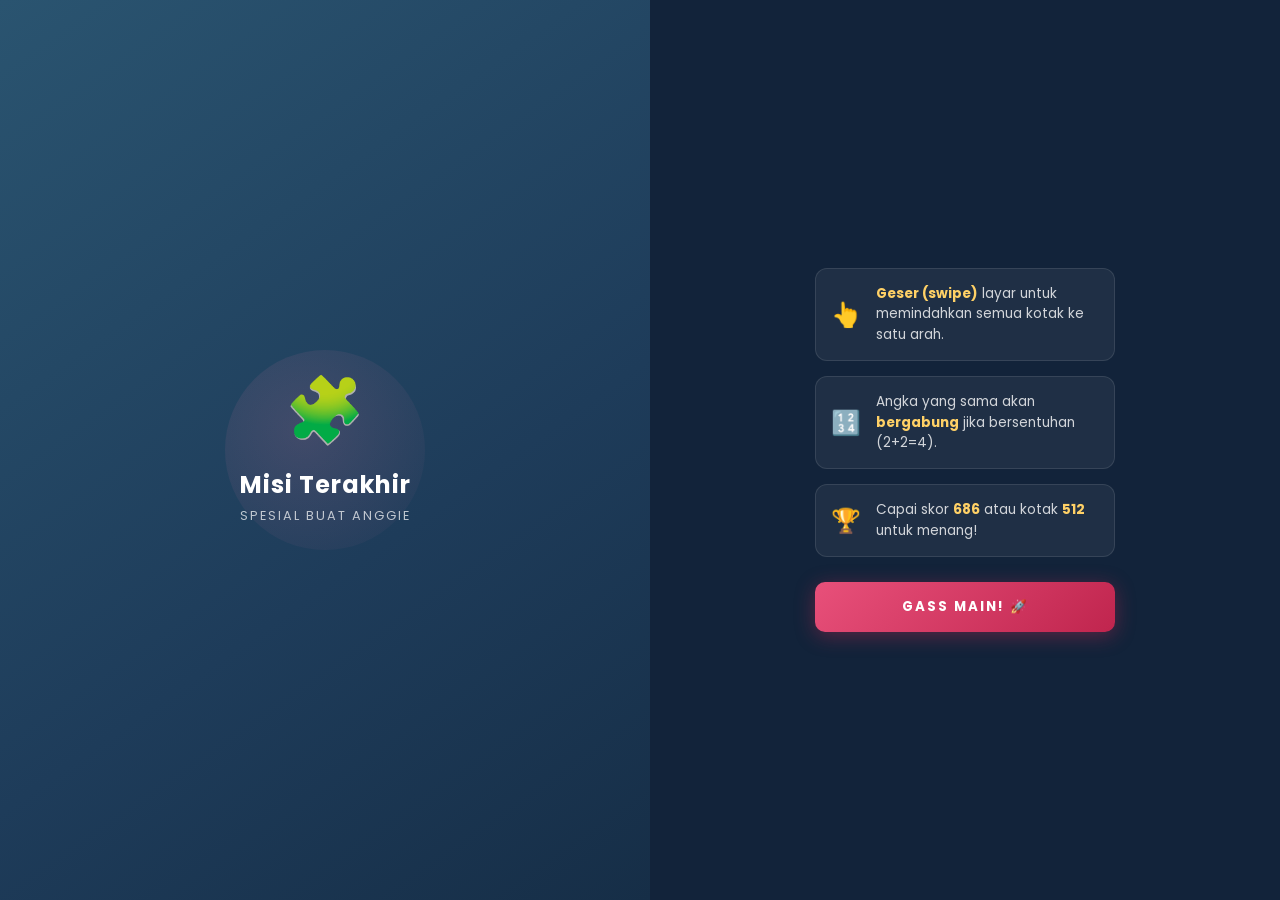
==== 200408.html @ 29dc1907 "Update 200408.html" ====
<!DOCTYPE html>
<html lang="id">
<head>
  <meta charset="utf-8">
  <title>Misi Buat Anggie 🎮</title>
  <meta name="apple-mobile-web-app-capable" content="yes">
  <meta name="viewport" content="width=device-width, initial-scale=1.0, maximum-scale=1.0, user-scalable=no, minimal-ui">
  <link href="https://fonts.googleapis.com/css2?family=Poppins:wght@300;400;600;700&display=swap" rel="stylesheet">
  <style>
    /* ===================== TEMA ESTETIK ANGGUN (DARK BLUE) ===================== */
    * { box-sizing: border-box; }
    body {
      margin: 0; padding: 0; 
      background: #1a2e45; /* Sesuai dengan tema halaman sandi.html */
      font-family: 'Poppins', sans-serif; font-size: 18px; color: #fff;
      overflow: hidden; touch-action: none;
    }
    
    /* Latar Belakang Bintang-Bintang */
    body::before {
      content: ''; position: absolute; top: 0; left: 0; right: 0; bottom: 0;
      background-image:
        radial-gradient(circle, rgba(255,255,255,0.15) 1px, transparent 1px),
        radial-gradient(circle, rgba(255,255,255,0.05) 1px, transparent 1px);
      background-size: 70px 70px, 35px 35px;
      background-position: 0 0, 17px 17px; pointer-events: none; z-index: -1;
    }

    .container {
      width: 100%; max-width: 500px; margin: 0 auto; padding: 15px; display: none;
    }
    
    .heading { display: flex; align-items: center; justify-content: space-between; margin-bottom: 20px; }
    .title { font-size: 2.2rem; font-weight: bold; margin: 0; color: #fff; text-shadow: 0 2px 10px rgba(0,0,0,0.5); }
    
    /* Area Skor & Reset */
    .controls-container { display: flex; flex-direction: column; gap: 8px; align-items: flex-end; }
    .scores-container { display: flex; gap: 10px; }
    .score-container {
      background: rgba(255,255,255,0.1); border: 1px solid rgba(255,255,255,0.2);
      padding: 6px 15px; border-radius: 8px; text-align: center; color: #fff; 
      min-width: 70px; font-weight: bold; backdrop-filter: blur(5px);
    }
    .score-container::before { content: "SCORE"; display: block; font-size: 0.65rem; opacity: 0.7; letter-spacing: 1px; }
    
    .btn-reset {
      background: linear-gradient(135deg, #e8507a, #c0254e); border: none; border-radius: 6px;
      color: white; padding: 8px 15px; font-family: 'Poppins', sans-serif; font-weight: 600;
      font-size: 0.8rem; cursor: pointer; text-transform: uppercase; letter-spacing: 1px;
      box-shadow: 0 4px 15px rgba(200, 40, 80, 0.4); transition: transform 0.1s;
    }
    .btn-reset:active { transform: scale(0.95); }

    /* GAME BOARD (GLASMORPHISM) */
    .game-container {
      position: relative; padding: 10px; cursor: default;
      background: rgba(255,255,255,0.08); border: 1px solid rgba(255,255,255,0.15);
      border-radius: 12px; width: 100%; aspect-ratio: 1/1; max-width: 450px; 
      margin: 0 auto; backdrop-filter: blur(10px); box-shadow: 0 10px 30px rgba(0,0,0,0.3);
    }
    .grid-container {
      display: grid; grid-template-columns: repeat(4, 1fr); grid-template-rows: repeat(4, 1fr);
      gap: 10px; width: 100%; height: 100%;
    }
    .grid-cell { background: rgba(0,0,0,0.2); border-radius: 8px; width: 100%; height: 100%; }

    /* TILE CONTAINER & TILES */
    .tile-container { position: absolute; top: 10px; left: 10px; right: 10px; bottom: 10px; z-index: 2; }
    .tile {
      position: absolute; display: flex; align-items: center; justify-content: center;
      border-radius: 8px; font-weight: bold; font-size: 2rem; color: #fff;
      transition: 150ms ease-in-out; transition-property: transform, top, left;
      width: calc(25% - 7.5px); height: calc(25% - 7.5px);
      box-shadow: 0 4px 10px rgba(0,0,0,0.2);
    }
    
    @media (max-width: 400px) { .tile { font-size: 1.5rem; } }

    /* WARNA KOTAK (Gradasi Pink & Biru biar matching) */
    .tile-2   { background: #2a5470; }
    .tile-4   { background: #1e3c5a; }
    .tile-8   { background: #e8507a; }
    .tile-16  { background: #c0254e; }
    .tile-32  { background: #ff6b8a; }
    .tile-64  { background: #ff4757; }
    .tile-128 { background: #9b59b6; font-size: 1.6rem; }
    .tile-256 { background: #8e44ad; font-size: 1.6rem; }
    .tile-512 { background: #ffd166; color: #1a2e45; font-size: 1.6rem; box-shadow: 0 0 20px rgba(255, 209, 102, 0.6); }

    /* Animations */
    .tile-new { animation: appear 0.2s ease-in-out; animation-fill-mode: backwards; }
    @keyframes appear { 0%{opacity:0;transform:scale(0)} 100%{opacity:1;transform:scale(1)} }
    .tile-merged { animation: pop 0.2s ease-in-out; animation-fill-mode: backwards; z-index: 20; }
    @keyframes pop { 0%{transform:scale(0)} 50%{transform:scale(1.2)} 100%{transform:scale(1)} }

    /* ===================== HOW-TO-PLAY OVERLAY ===================== */
    #howToPlayOverlay {
      position: fixed; top: 0; left: 0; right: 0; bottom: 0; z-index: 99999; display: flex;
    }
    .htp-left {
      flex: 1; background: linear-gradient(145deg, #2a5470 0%, #1e3c5a 60%, #162e47 100%);
      display: flex; flex-direction: column; align-items: center; justify-content: center; padding: 40px; text-align: center;
      position: relative;
    }
    .htp-deco {
      position: absolute; width: 200px; height: 200px; border-radius: 50%;
      background: radial-gradient(circle at 40% 40%, rgba(255, 130, 170, 0.15) 0%, transparent 100%);
      top: 50%; left: 50%; transform: translate(-50%, -50%); pointer-events: none;
    }
    .htp-logo { z-index: 1; color: white;}
    .htp-logo .logo-emoji { font-size: 4rem; margin-bottom: 10px; display: block; animation: floatEmoji 3s infinite;}
    @keyframes floatEmoji { 0%,100%{transform:translateY(0)} 50%{transform:translateY(-10px)} }
    .htp-logo h2 { font-size: 1.5rem; margin: 0; letter-spacing: 1px;}
    
    .htp-right {
      flex: 1; background: #12233a; display: flex; flex-direction: column; align-items: center; justify-content: center; padding: 30px;
    }
    .htp-step {
      background: rgba(255,255,255,0.06); border: 1px solid rgba(255,255,255,0.1); border-radius: 12px; padding: 15px; margin-bottom: 15px;
      display: flex; gap: 15px; align-items: center; color: #fff; width: 100%; max-width: 300px;
    }
    .step-icon { font-size: 1.5rem; }
    .step-text { font-size: 0.85rem; line-height: 1.5; color: rgba(255,255,255,0.8); }
    .step-text strong { color: #ffd166; }
    .btn-mulai {
      width: 100%; max-width: 300px; padding: 15px; background: linear-gradient(135deg, #e8507a, #c0254e);
      border: none; border-radius: 10px; color: #fff; font-weight: bold; cursor: pointer; text-transform: uppercase; margin-top: 10px;
      box-shadow: 0 4px 20px rgba(200, 40, 80, 0.4); transition: 0.2s; font-family: 'Poppins'; letter-spacing: 2px;
    }
    .btn-mulai:active { transform: scale(0.98); }
    
    @media (max-width: 600px) {
      #howToPlayOverlay { flex-direction: column; }
      .htp-left { flex: none; padding: 30px; min-height: 220px; }
      .htp-right { flex: 1; justify-content: flex-start; padding-top: 40px;}
    }

    /* OVERLAY KEMENANGAN & KEKALAHAN */
    .game-overlay {
      display: none; position: absolute; top: 0; left: 0; right: 0; bottom: 0;
      z-index: 100; flex-direction: column; align-items: center; justify-content: center;
      border-radius: 12px; color: white; text-align: center; backdrop-filter: blur(5px);
    }
    #winScreen { background: rgba(237, 194, 46, 0.85); }
    #loseScreen { background: rgba(232, 80, 122, 0.85); }
    .game-overlay h1 { font-size: 2.5rem; margin: 0 0 10px; text-shadow: 2px 2px 4px rgba(0,0,0,0.3); }
    .game-overlay p { font-size: 1.1rem; font-weight: bold; margin: 0 0 20px; }
    .game-overlay button {
      background: white; color: #1a2e45; border: none; padding: 10px 20px; border-radius: 8px;
      font-weight: bold; font-family: 'Poppins'; cursor: pointer;
    }
  </style>
</head>
<body>

  <div id="howToPlayOverlay">
    <div class="htp-left">
      <div class="htp-deco"></div>
      <div class="htp-logo">
        <span class="logo-emoji">🧩</span>
        <h2>Misi Terakhir</h2>
        <p style="opacity: 0.7; font-size: 0.8rem; margin-top:5px; text-transform:uppercase; letter-spacing: 2px;">Spesial Buat Anggie</p>
      </div>
    </div>
    <div class="htp-right">
      <div class="htp-step">
        <span class="step-icon">👆</span>
        <div class="step-text"><strong>Geser (swipe)</strong> layar untuk memindahkan semua kotak ke satu arah.</div>
      </div>
      <div class="htp-step">
        <span class="step-icon">🔢</span>
        <div class="step-text">Angka yang sama akan <strong>bergabung</strong> jika bersentuhan (2+2=4).</div>
      </div>
      <div class="htp-step">
        <span class="step-icon">🏆</span>
        <div class="step-text">Capai skor <strong>686</strong> atau kotak <strong>512</strong> untuk menang!</div>
      </div>
      <button class="btn-mulai" onclick="mulaiGame()">Gass Main! 🚀</button>
    </div>
  </div>

  <div class="container" id="gameContainer">
    <div class="heading">
      <div class="title">Misi Anggie</div>
      <div class="controls-container">
        <div class="scores-container">
          <div class="score-container" id="scoreValue">0</div>
        </div>
        <button class="btn-reset" onclick="resetGame()">Ulangi 🔄</button>
      </div>
    </div>

    <div class="game-container">
      <div class="grid-container">
        <div class="grid-cell"></div><div class="grid-cell"></div><div class="grid-cell"></div><div class="grid-cell"></div>
        <div class="grid-cell"></div><div class="grid-cell"></div><div class="grid-cell"></div><div class="grid-cell"></div>
        <div class="grid-cell"></div><div class="grid-cell"></div><div class="grid-cell"></div><div class="grid-cell"></div>
        <div class="grid-cell"></div><div class="grid-cell"></div><div class="grid-cell"></div><div class="grid-cell"></div>
      </div>
      <div class="tile-container" id="tileContainer"></div>
      
      <div id="winScreen" class="game-overlay">
        <h1>YEAY! 🎉</h1>
        <p>Target Selesai!<br>Membuka hadiahmu...</p>
      </div>

      <div id="loseScreen" class="game-overlay">
        <h1>Yahh Penuh 😢</h1>
        <p>Ayo coba lagi, Anggie pasti bisa!</p>
        <button onclick="resetGame()">Coba Lagi</button>
      </div>
    </div>
  </div>

  <script>
    // FULL ENGINE 2048 JAVASCRIPT (Anti Error)
    let board = [];
    let score = 0;
    let hasWon = false;
    let isGameOver = false;
    const size = 4;
    
    // TARGET MENANG SUPER GAMPANG (Sesuai request)
    const targetScore = 686;
    const targetTile = 512; 

    function mulaiGame() {
      document.getElementById('howToPlayOverlay').style.display = 'none';
      document.getElementById('gameContainer').style.display = 'block';
      initBoard();
    }

    function resetGame() {
      document.getElementById('winScreen').style.display = 'none';
      document.getElementById('loseScreen').style.display = 'none';
      initBoard();
    }

    function initBoard() {
      board = Array(size).fill().map(() => Array(size).fill(0));
      score = 0;
      hasWon = false;
      isGameOver = false;
      updateScore();
      addRandomTile();
      addRandomTile();
      renderBoard();
    }

    function addRandomTile() {
      let emptyCells = [];
      for (let r = 0; r < size; r++) {
        for (let c = 0; c < size; c++) {
          if (board[r][c] === 0) emptyCells.push({r, c});
        }
      }
      if (emptyCells.length > 0) {
        let randomCell = emptyCells[Math.floor(Math.random() * emptyCells.length)];
        board[randomCell.r][randomCell.c] = Math.random() < 0.9 ? 2 : 4;
        board[randomCell.r][randomCell.c] = { value: board[randomCell.r][randomCell.c], isNew: true };
      }
    }

    function renderBoard() {
      const container = document.getElementById('tileContainer');
      container.innerHTML = '';
      
      let maxTile = 0;

      for (let r = 0; r < size; r++) {
        for (let c = 0; c < size; c++) {
          let cell = board[r][c];
          if (cell !== 0) {
            let val = typeof cell === 'object' ? cell.value : cell;
            if (val > maxTile) maxTile = val;

            let tileDiv = document.createElement('div');
            
            let topPos = (r * 25) + "%";
            let leftPos = (c * 25) + "%";
            tileDiv.style.top = `calc(${topPos} + ${(r * 2.5)}px)`;
            tileDiv.style.left = `calc(${leftPos} + ${(c * 2.5)}px)`;
            
            let classes = ['tile', `tile-${val}`];
            if (typeof cell === 'object' && cell.isNew) classes.push('tile-new');
            if (typeof cell === 'object' && cell.isMerged) classes.push('tile-merged');
            
            tileDiv.className = classes.join(' ');
            tileDiv.textContent = val;
            container.appendChild(tileDiv);

            board[r][c] = val; 
          }
        }
      }

      // CEK KEMENANGAN (Skor nyentuh 686 atau dapet kotak 512)
      if ((score >= targetScore || maxTile >= targetTile) && !hasWon) {
        triggerWin();
      } else if (checkLose() && !hasWon) {
        triggerLose();
      }
    }

    function triggerWin() {
      hasWon = true;
      document.getElementById('winScreen').style.display = 'flex';
      setTimeout(() => {
        window.location.href = "sandi.html";
      }, 3000);
    }

    function triggerLose() {
      isGameOver = true;
      document.getElementById('loseScreen').style.display = 'flex';
    }

    function updateScore() {
      document.getElementById('scoreValue').textContent = score;
    }

    function checkLose() {
      for (let r = 0; r < size; r++) {
        for (let c = 0; c < size; c++) {
          if (board[r][c] === 0) return false;
          if (r < size - 1 && board[r][c] === board[r + 1][c]) return false;
          if (c < size - 1 && board[r][c] === board[r][c + 1]) return false;
        }
      }
      return true;
    }

    function move(direction) {
      if (hasWon || isGameOver) return;
      let moved = false;
      let tempBoard = rotateBoard(board, direction);
      
      for (let r = 0; r < size; r++) {
        let row = tempBoard[r];
        let newRow = row.filter(val => val !== 0); 
        
        for (let i = 0; i < newRow.length - 1; i++) {
          if (newRow[i] !== 0 && newRow[i] === newRow[i + 1]) {
            newRow[i] = { value: newRow[i] * 2, isMerged: true };
            score += newRow[i].value;
            newRow[i + 1] = 0;
            moved = true;
          }
        }
        
        newRow = newRow.filter(val => val !== 0);
        while (newRow.length < size) newRow.push(0);
        
        for (let c = 0; c < size; c++) {
          let oldVal = typeof row[c] === 'object' ? row[c].value : row[c];
          let newVal = typeof newRow[c] === 'object' ? newRow[c].value : newRow[c];
          if (oldVal !== newVal) moved = true;
        }
        tempBoard[r] = newRow;
      }

      board = rotateBoard(tempBoard, (4 - direction) % 4);

      if (moved) {
        updateScore();
        addRandomTile();
        renderBoard();
      }
    }

    function rotateBoard(matrix, times) {
      let result = matrix;
      for (let i = 0; i < times; i++) {
        let newMatrix = Array(size).fill().map(() => Array(size).fill(0));
        for (let r = 0; r < size; r++) {
          for (let c = 0; c < size; c++) {
            newMatrix[c][size - 1 - r] = result[r][c];
          }
        }
        result = newMatrix;
      }
      return result;
    }

    // KONTROL KEYBOARD
    document.addEventListener('keydown', (e) => {
      if (hasWon || isGameOver) return;
      switch (e.key) {
        case 'ArrowLeft':  move(0); break;
        case 'ArrowDown':  move(1); break;
        case 'ArrowRight': move(2); break;
        case 'ArrowUp':    move(3); break;
      }
    });

    // KONTROL SWIPE (TOUCH)
    let touchStartX = 0, touchStartY = 0;
    const gameArea = document.getElementById('gameContainer');

    gameArea.addEventListener('touchstart', (e) => {
      touchStartX = e.changedTouches[0].screenX;
      touchStartY = e.changedTouches[0].screenY;
    }, { passive: false });

    gameArea.addEventListener('touchmove', (e) => { e.preventDefault(); }, { passive: false });

    gameArea.addEventListener('touchend', (e) => {
      if (hasWon || isGameOver) return;
      let touchEndX = e.changedTouches[0].screenX;
      let touchEndY = e.changedTouches[0].screenY;
      let dx = touchEndX - touchStartX;
      let dy = touchEndY - touchStartY;
      
      if (Math.abs(dx) > Math.abs(dy)) {
        if (Math.abs(dx) > 30) dx > 0 ? move(2) : move(0); 
      } else {
        if (Math.abs(dy) > 30) dy > 0 ? move(1) : move(3); 
      }
    });
  </script>
</body>
</html>
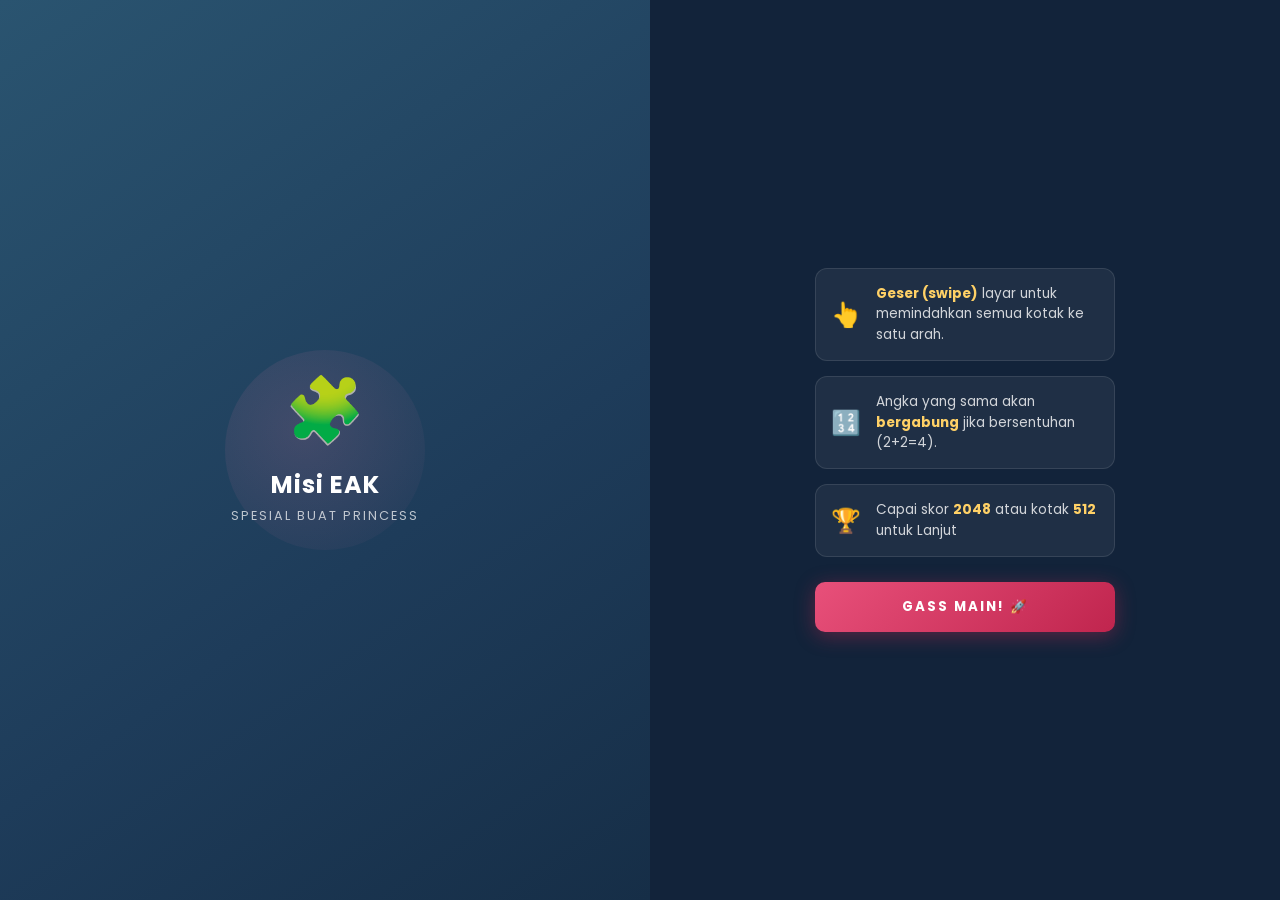
==== commit d3920050: "Update mission title and scoring instructions" ====
--- a/200408.html
+++ b/200408.html
@@ -158,8 +158,8 @@
       <div class="htp-deco"></div>
       <div class="htp-logo">
         <span class="logo-emoji">🧩</span>
-        <h2>Misi Terakhir</h2>
-        <p style="opacity: 0.7; font-size: 0.8rem; margin-top:5px; text-transform:uppercase; letter-spacing: 2px;">Spesial Buat Anggie</p>
+        <h2>Misi EAK</h2>
+        <p style="opacity: 0.7; font-size: 0.8rem; margin-top:5px; text-transform:uppercase; letter-spacing: 2px;">Spesial Buat Princess</p>
       </div>
     </div>
     <div class="htp-right">
@@ -173,7 +173,7 @@
       </div>
       <div class="htp-step">
         <span class="step-icon">🏆</span>
-        <div class="step-text">Capai skor <strong>686</strong> atau kotak <strong>512</strong> untuk menang!</div>
+        <div class="step-text">Capai skor <strong>2048</strong> atau kotak <strong>512</strong> untuk Lanjut</div>
       </div>
       <button class="btn-mulai" onclick="mulaiGame()">Gass Main! 🚀</button>
     </div>
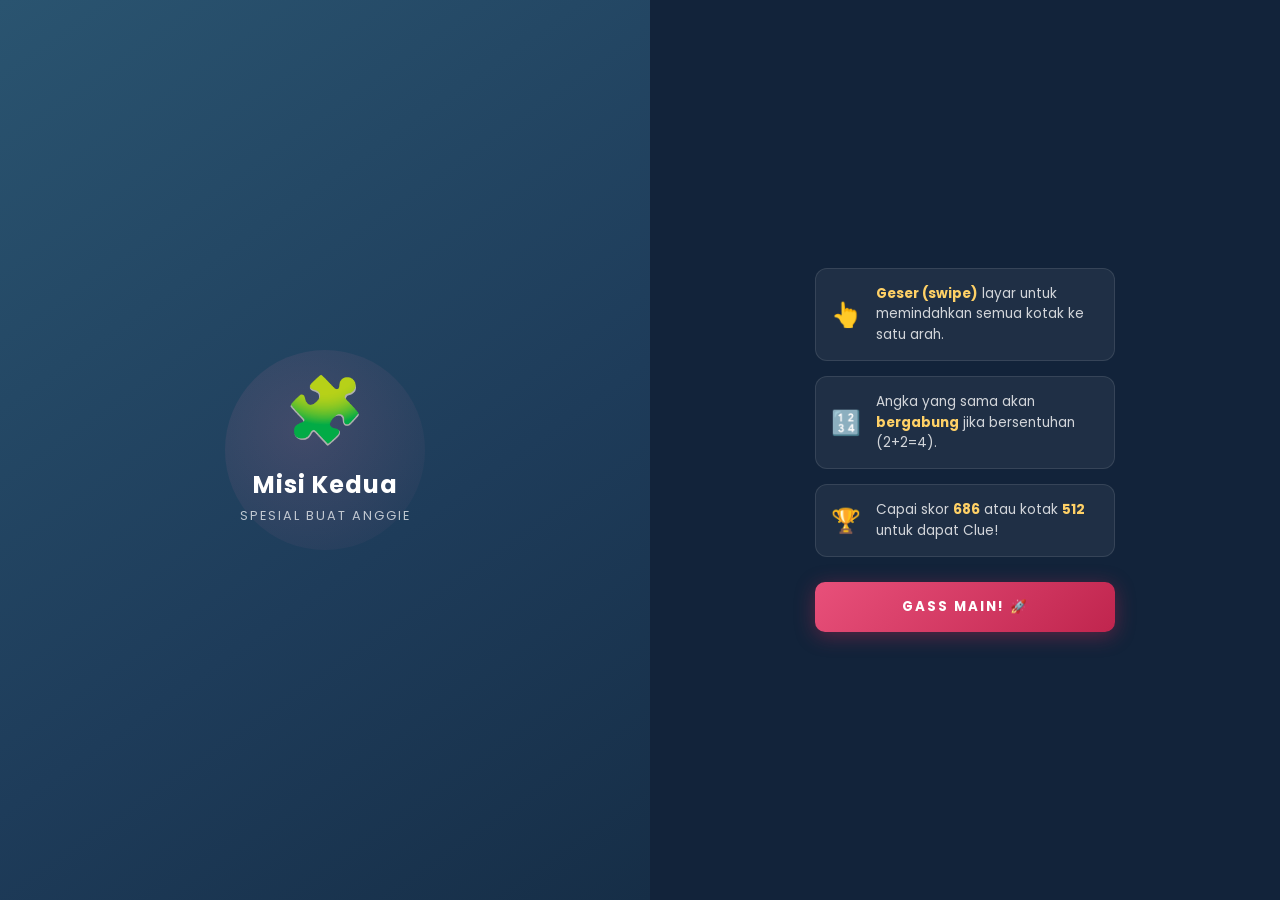
==== commit ab564edc: "Update 200408.html" ====
--- a/200408.html
+++ b/200408.html
@@ -11,7 +11,7 @@
     * { box-sizing: border-box; }
     body {
       margin: 0; padding: 0; 
-      background: #1a2e45; /* Sesuai dengan tema halaman sandi.html */
+      background: #1a2e45; 
       font-family: 'Poppins', sans-serif; font-size: 18px; color: #fff;
       overflow: hidden; touch-action: none;
     }
@@ -26,6 +26,17 @@
       background-position: 0 0, 17px 17px; pointer-events: none; z-index: -1;
     }
 
+    /* 3 DOTS MENU */
+    .top-menu { position: fixed; top: 20px; right: 25px; z-index: 10000; }
+    .dots-btn { background: rgba(255, 255, 255, 0.1); border: 1px solid rgba(255, 255, 255, 0.2); color: white; font-size: 1.5rem; width: 45px; height: 45px; border-radius: 50%; cursor: pointer; backdrop-filter: blur(5px); display: flex; align-items: center; justify-content: center; transition: 0.3s; box-shadow: 0 4px 10px rgba(0,0,0,0.2); }
+    .dots-btn:hover { background: rgba(255, 255, 255, 0.2); transform: scale(1.05); }
+    .dropdown-content { display: none; position: absolute; right: 0; top: 55px; background: #12233a; min-width: 180px; border-radius: 12px; box-shadow: 0 8px 24px rgba(0,0,0,0.6); border: 1px solid rgba(255,255,255,0.15); overflow: hidden; animation: fadeInDown 0.3s ease; }
+    @keyframes fadeInDown { from { opacity: 0; transform: translateY(-10px); } to { opacity: 1; transform: translateY(0); } }
+    .dropdown-content a { color: white; padding: 14px 16px; text-decoration: none; display: block; font-size: 0.85rem; transition: 0.2s; border-bottom: 1px solid rgba(255,255,255,0.05); font-family: 'Poppins', sans-serif;}
+    .dropdown-content a:last-child { border-bottom: none; }
+    .dropdown-content a:hover { background: rgba(255, 130, 170, 0.2); padding-left: 20px; }
+    .show { display: block; }
+
     .container {
       width: 100%; max-width: 500px; margin: 0 auto; padding: 15px; display: none;
     }
@@ -76,7 +87,7 @@
     
     @media (max-width: 400px) { .tile { font-size: 1.5rem; } }
 
-    /* WARNA KOTAK (Gradasi Pink & Biru biar matching) */
+    /* WARNA KOTAK */
     .tile-2   { background: #2a5470; }
     .tile-4   { background: #1e3c5a; }
     .tile-8   { background: #e8507a; }
@@ -141,25 +152,45 @@
       z-index: 100; flex-direction: column; align-items: center; justify-content: center;
       border-radius: 12px; color: white; text-align: center; backdrop-filter: blur(5px);
     }
-    #winScreen { background: rgba(237, 194, 46, 0.85); }
+    #winScreen { background: rgba(10, 30, 60, 0.95); }
     #loseScreen { background: rgba(232, 80, 122, 0.85); }
-    .game-overlay h1 { font-size: 2.5rem; margin: 0 0 10px; text-shadow: 2px 2px 4px rgba(0,0,0,0.3); }
-    .game-overlay p { font-size: 1.1rem; font-weight: bold; margin: 0 0 20px; }
+    .game-overlay h1 { font-size: 2.2rem; margin: 0 0 10px; text-shadow: 2px 2px 4px rgba(0,0,0,0.3); }
+    .game-overlay p { font-size: 1rem; font-weight: normal; margin: 0 0 20px; }
     .game-overlay button {
       background: white; color: #1a2e45; border: none; padding: 10px 20px; border-radius: 8px;
       font-weight: bold; font-family: 'Poppins'; cursor: pointer;
     }
+
+    /* CLUE BOX */
+    .clue-box { background: rgba(255,255,255,0.05); border: 2px dashed #ffd166; padding: 20px; border-radius: 15px; margin: 10px 0 20px; width: 100%; max-width: 300px; box-shadow: 0 0 20px rgba(255, 209, 102, 0.2); }
+    .clue-box h3 { color: #ffd166; font-family: 'Poppins', sans-serif; font-size: 1rem; margin-bottom: 8px; letter-spacing: 1px; }
+    .clue-box .password-clue { color: #fff; font-family: monospace; font-size: 1.8rem; font-weight: bold; letter-spacing: 3px; text-shadow: 0 2px 5px rgba(0,0,0,0.5); }
+    
+    /* TOMBOL LANJUT KE LOGIN */
+    .btn-lanjut { background: linear-gradient(135deg, #e8507a, #c0254e); border: none; border-radius: 10px; color: #fff; font-size: 1rem; font-weight: bold; padding: 14px 30px; cursor: pointer; text-decoration: none; font-family: 'Poppins', sans-serif; box-shadow: 0 4px 15px rgba(200, 40, 80, 0.4); display: inline-block; transition: 0.2s; }
+    .btn-lanjut:active { transform: scale(0.95); }
+
+    #custom-footer { position: fixed; bottom: 15px; left: 50%; transform: translateX(-50%); width: 100%; text-align: center; z-index: 9999; pointer-events: none; }
+    #custom-footer p { margin: 0; color: rgba(255, 255, 255, 0.4); font-size: 11px; font-family: 'Poppins', sans-serif; letter-spacing: 1px; text-shadow: 1px 1px 3px rgba(0, 0, 0, 0.5); }
   </style>
 </head>
 <body>
+
+  <div class="top-menu">
+     <button onclick="toggleMenu()" class="dots-btn">⋮</button>
+     <div id="myDropdown" class="dropdown-content">
+        <a href="flappy.html">🔙 Kembali ke Misi 1</a>
+        <a href="tutor.html">ℹ️ Halaman Tutor</a>
+     </div>
+  </div>
 
   <div id="howToPlayOverlay">
     <div class="htp-left">
       <div class="htp-deco"></div>
       <div class="htp-logo">
         <span class="logo-emoji">🧩</span>
-        <h2>Misi EAK</h2>
-        <p style="opacity: 0.7; font-size: 0.8rem; margin-top:5px; text-transform:uppercase; letter-spacing: 2px;">Spesial Buat Princess</p>
+        <h2>Misi Kedua</h2>
+        <p style="opacity: 0.7; font-size: 0.8rem; margin-top:5px; text-transform:uppercase; letter-spacing: 2px;">Spesial Buat Anggie</p>
       </div>
     </div>
     <div class="htp-right">
@@ -173,7 +204,7 @@
       </div>
       <div class="htp-step">
         <span class="step-icon">🏆</span>
-        <div class="step-text">Capai skor <strong>2048</strong> atau kotak <strong>512</strong> untuk Lanjut</div>
+        <div class="step-text">Capai skor <strong>686</strong> atau kotak <strong>512</strong> untuk dapat Clue!</div>
       </div>
       <button class="btn-mulai" onclick="mulaiGame()">Gass Main! 🚀</button>
     </div>
@@ -200,8 +231,17 @@
       <div class="tile-container" id="tileContainer"></div>
       
       <div id="winScreen" class="game-overlay">
-        <h1>YEAY! 🎉</h1>
-        <p>Target Selesai!<br>Membuka hadiahmu...</p>
+        <div style="font-size:4rem; margin-bottom:10px;">🎉</div>
+        <h1 style="font-family:'Poppins', sans-serif;">Misi 2 Selesai!</h1>
+        <p style="color:#b8d8ea; font-size: 0.9rem;">Hebat! Ini clue terakhir untuk login:</p>
+        
+        <div class="clue-box">
+            <h3>CLUE PASSWORD:</h3>
+            <div class="password-clue">200408</div>
+        </div>
+
+        <p style="color:rgba(255,255,255,0.6); font-size:0.75rem; margin-bottom:30px;">(Ingat atau Screenshot ya!)</p>
+        <a href="index.html" class="btn-lanjut">Login Sekarang ➡️</a>
       </div>
 
       <div id="loseScreen" class="game-overlay">
@@ -212,15 +252,35 @@
     </div>
   </div>
 
+  <div id="custom-footer">
+    <p>Dibuat dengan ❤️ oleh Orang Ganteng buat Anggie</p>
+  </div>
+
   <script>
-    // FULL ENGINE 2048 JAVASCRIPT (Anti Error)
+    // FUNGSI MENU TITIK 3
+    function toggleMenu() {
+       document.getElementById("myDropdown").classList.toggle("show");
+    }
+    window.onclick = function(event) {
+       if (!event.target.matches('.dots-btn') && !event.target.matches('.dots-btn *')) {
+          var dropdowns = document.getElementsByClassName("dropdown-content");
+          for (var i = 0; i < dropdowns.length; i++) {
+             var openDropdown = dropdowns[i];
+             if (openDropdown.classList.contains('show')) {
+                openDropdown.classList.remove('show');
+             }
+          }
+       }
+    }
+
+    // FULL ENGINE 2048 JAVASCRIPT
     let board = [];
     let score = 0;
     let hasWon = false;
     let isGameOver = false;
     const size = 4;
     
-    // TARGET MENANG SUPER GAMPANG (Sesuai request)
+    // TARGET MENANG 
     const targetScore = 686;
     const targetTile = 512; 
 
@@ -304,10 +364,8 @@
 
     function triggerWin() {
       hasWon = true;
+      // Munculin Overlay Clue, user klik tombol sendiri buat lanjut
       document.getElementById('winScreen').style.display = 'flex';
-      setTimeout(() => {
-        window.location.href = "sandi.html";
-      }, 3000);
     }
 
     function triggerLose() {
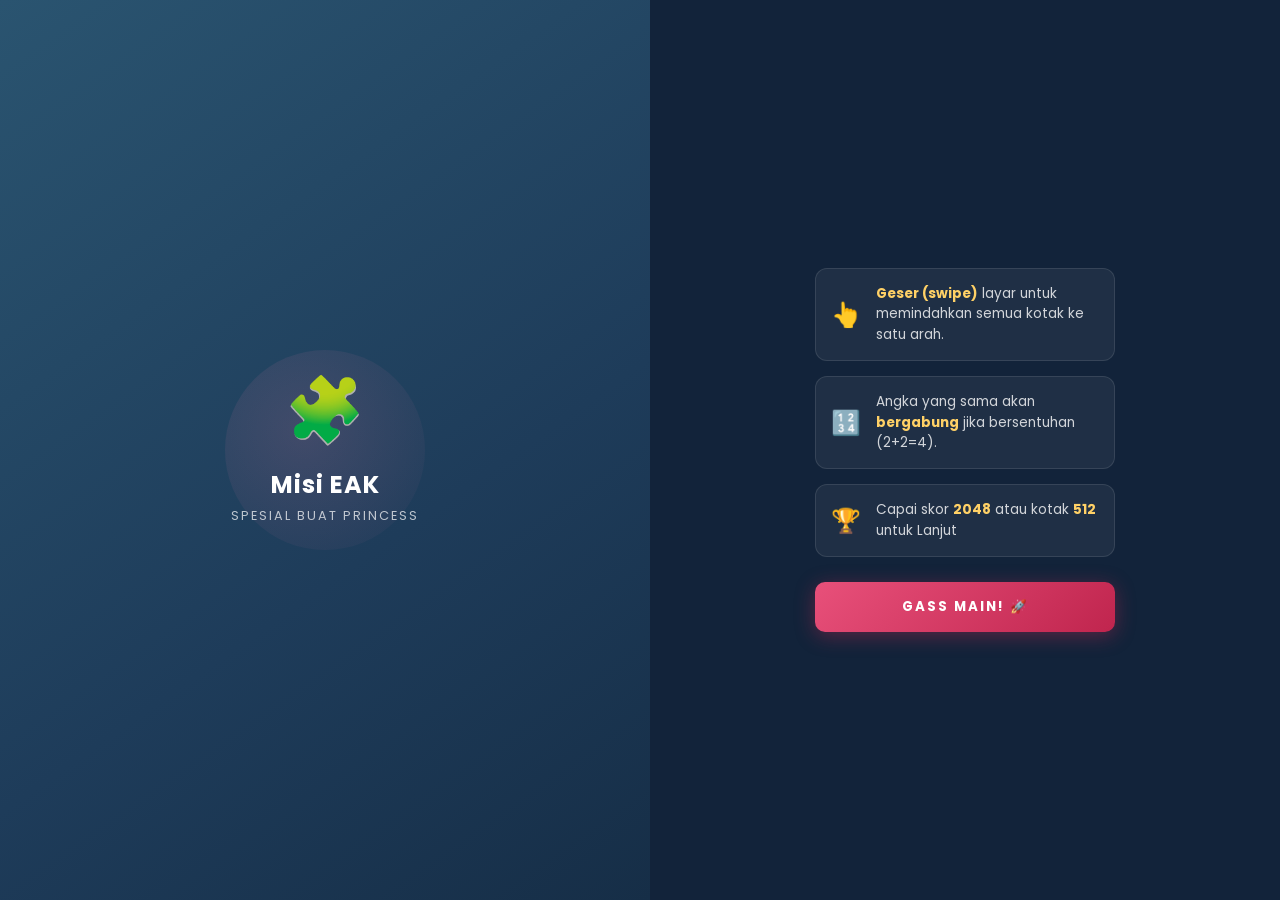
==== commit be189f20: "Update 200408.html" ====
--- a/200408.html
+++ b/200408.html
@@ -27,7 +27,7 @@
     }
 
     /* 3 DOTS MENU */
-    .top-menu { position: fixed; top: 20px; right: 25px; z-index: 10000; }
+    .top-menu { position: fixed; top: 15px; right: 20px; z-index: 10000; }
     .dots-btn { background: rgba(255, 255, 255, 0.1); border: 1px solid rgba(255, 255, 255, 0.2); color: white; font-size: 1.5rem; width: 45px; height: 45px; border-radius: 50%; cursor: pointer; backdrop-filter: blur(5px); display: flex; align-items: center; justify-content: center; transition: 0.3s; box-shadow: 0 4px 10px rgba(0,0,0,0.2); }
     .dots-btn:hover { background: rgba(255, 255, 255, 0.2); transform: scale(1.05); }
     .dropdown-content { display: none; position: absolute; right: 0; top: 55px; background: #12233a; min-width: 180px; border-radius: 12px; box-shadow: 0 8px 24px rgba(0,0,0,0.6); border: 1px solid rgba(255,255,255,0.15); overflow: hidden; animation: fadeInDown 0.3s ease; }
@@ -37,8 +37,9 @@
     .dropdown-content a:hover { background: rgba(255, 130, 170, 0.2); padding-left: 20px; }
     .show { display: block; }
 
+    /* TAMBAHAN PADDING TOP BIAR GAK NABRAK MENU */
     .container {
-      width: 100%; max-width: 500px; margin: 0 auto; padding: 15px; display: none;
+      width: 100%; max-width: 500px; margin: 0 auto; padding: 70px 15px 15px; display: none;
     }
     
     .heading { display: flex; align-items: center; justify-content: space-between; margin-bottom: 20px; }
@@ -154,8 +155,8 @@
     }
     #winScreen { background: rgba(10, 30, 60, 0.95); }
     #loseScreen { background: rgba(232, 80, 122, 0.85); }
-    .game-overlay h1 { font-size: 2.2rem; margin: 0 0 10px; text-shadow: 2px 2px 4px rgba(0,0,0,0.3); }
-    .game-overlay p { font-size: 1rem; font-weight: normal; margin: 0 0 20px; }
+    .game-overlay h1 { font-size: 2.5rem; margin: 0 0 10px; text-shadow: 2px 2px 4px rgba(0,0,0,0.3); }
+    .game-overlay p { font-size: 1.1rem; font-weight: bold; margin: 0 0 20px; }
     .game-overlay button {
       background: white; color: #1a2e45; border: none; padding: 10px 20px; border-radius: 8px;
       font-weight: bold; font-family: 'Poppins'; cursor: pointer;
@@ -189,8 +190,8 @@
       <div class="htp-deco"></div>
       <div class="htp-logo">
         <span class="logo-emoji">🧩</span>
-        <h2>Misi Kedua</h2>
-        <p style="opacity: 0.7; font-size: 0.8rem; margin-top:5px; text-transform:uppercase; letter-spacing: 2px;">Spesial Buat Anggie</p>
+        <h2>Misi EAK</h2>
+        <p style="opacity: 0.7; font-size: 0.8rem; margin-top:5px; text-transform:uppercase; letter-spacing: 2px;">Spesial Buat Princess</p>
       </div>
     </div>
     <div class="htp-right">
@@ -204,7 +205,7 @@
       </div>
       <div class="htp-step">
         <span class="step-icon">🏆</span>
-        <div class="step-text">Capai skor <strong>686</strong> atau kotak <strong>512</strong> untuk dapat Clue!</div>
+        <div class="step-text">Capai skor <strong>2048</strong> atau kotak <strong>512</strong> untuk Lanjut</div>
       </div>
       <button class="btn-mulai" onclick="mulaiGame()">Gass Main! 🚀</button>
     </div>
@@ -364,7 +365,6 @@
 
     function triggerWin() {
       hasWon = true;
-      // Munculin Overlay Clue, user klik tombol sendiri buat lanjut
       document.getElementById('winScreen').style.display = 'flex';
     }
 
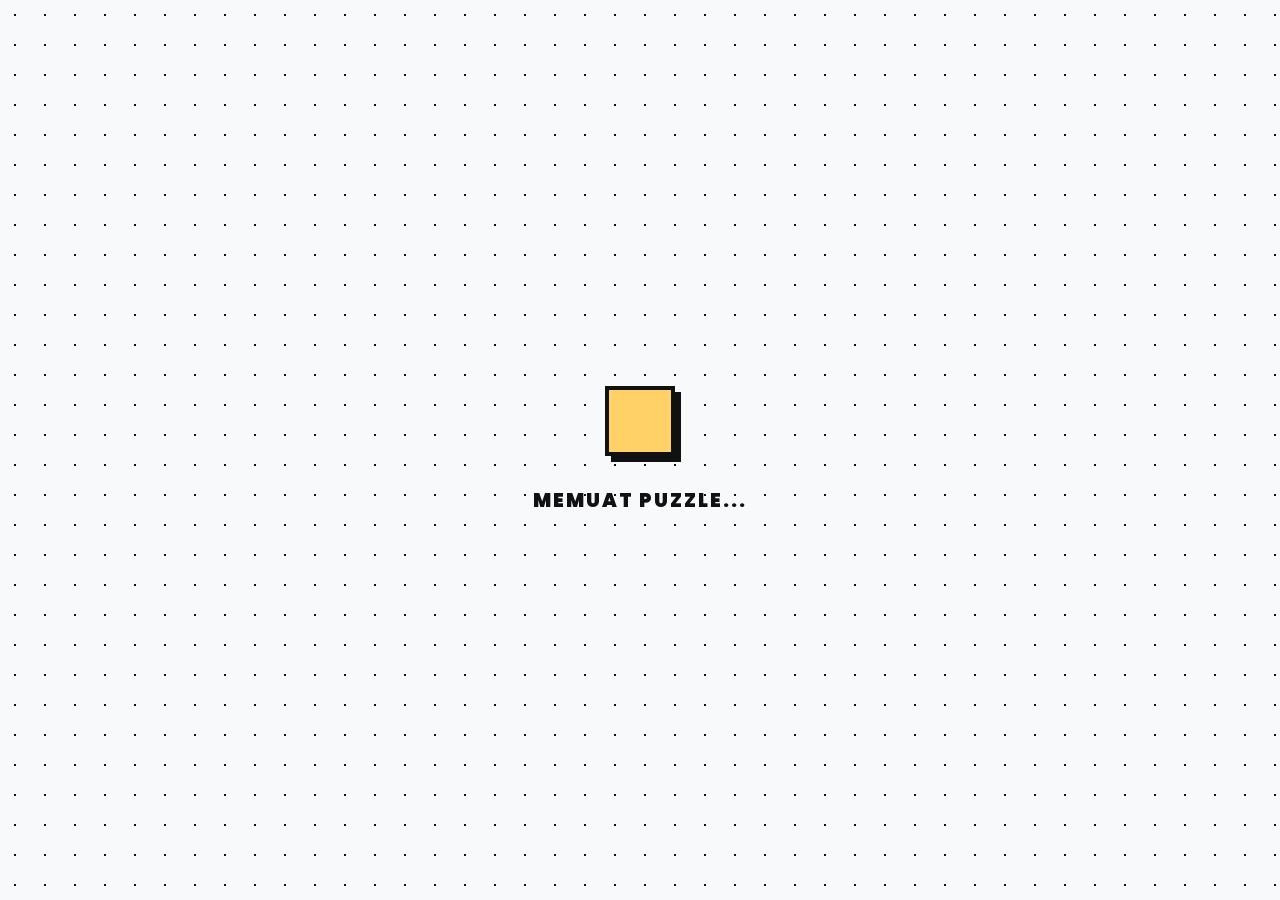
==== commit 5bd12ffc: "Update 200408.html" ====
--- a/200408.html
+++ b/200408.html
@@ -2,286 +2,470 @@
 <html lang="id">
 <head>
   <meta charset="utf-8">
-  <title>Misi Buat Anggie 🎮</title>
+  <title>Misi Buat Princess 🎮</title>
   <meta name="apple-mobile-web-app-capable" content="yes">
   <meta name="viewport" content="width=device-width, initial-scale=1.0, maximum-scale=1.0, user-scalable=no, minimal-ui">
-  <link href="https://fonts.googleapis.com/css2?family=Poppins:wght@300;400;600;700&display=swap" rel="stylesheet">
+  
+  <link rel="preconnect" href="https://fonts.googleapis.com">
+  <link rel="preconnect" href="https://fonts.gstatic.com" crossorigin>
+  <link href="https://fonts.googleapis.com/css2?family=Poppins:wght@400;600;800;900&display=swap" rel="stylesheet">
+  
   <style>
-    /* ===================== TEMA ESTETIK ANGGUN (DARK BLUE) ===================== */
-    * { box-sizing: border-box; }
+    /* ==========================================================================
+       1. RESET & CSS VARIABLES (NEO-BRUTALISM SETTINGS)
+       ========================================================================== */
+    :root {
+        --bg-color: #f8f9fa;       
+        --border-color: #111111;   
+        --accent-pink: #ff6b8a;    
+        --accent-blue: #4facfe;    
+        --accent-green: #ccff00;   
+        --accent-yellow: #ffd166;  
+        --border-thick: 4px;       
+    }
+
+    * { box-sizing: border-box; margin: 0; padding: 0; font-family: 'Poppins', sans-serif; -webkit-tap-highlight-color: transparent; }
+    
     body {
-      margin: 0; padding: 0; 
-      background: #1a2e45; 
-      font-family: 'Poppins', sans-serif; font-size: 18px; color: #fff;
+      background-color: var(--bg-color);
+      color: var(--border-color);
       overflow: hidden; touch-action: none;
-    }
-    
-    /* Latar Belakang Bintang-Bintang */
-    body::before {
-      content: ''; position: absolute; top: 0; left: 0; right: 0; bottom: 0;
-      background-image:
-        radial-gradient(circle, rgba(255,255,255,0.15) 1px, transparent 1px),
-        radial-gradient(circle, rgba(255,255,255,0.05) 1px, transparent 1px);
-      background-size: 70px 70px, 35px 35px;
-      background-position: 0 0, 17px 17px; pointer-events: none; z-index: -1;
-    }
-
-    /* 3 DOTS MENU */
+      height: 100vh; height: 100dvh;
+    }
+
+    /* Background Pattern Solid */
+    .bg-pattern {
+        position: fixed; top: 0; left: 0; width: 100%; height: 100%; z-index: -2;
+        background-color: var(--bg-color);
+        background-image: radial-gradient(var(--border-color) 1.5px, transparent 1.5px);
+        background-size: 30px 30px; opacity: 0.8;
+    }
+
+    /* Kanvas Partikel Interaktif */
+    #bg-canvas {
+        position: fixed; top: 0; left: 0; width: 100%; height: 100%;
+        z-index: -1; pointer-events: none;
+    }
+
+    /* ==========================================================================
+       2. SPLASH SCREEN (LAYAR LOADING AWAL)
+       ========================================================================== */
+    #splash-screen {
+        position: fixed; top: 0; left: 0; width: 100%; height: 100vh; height: 100dvh;
+        background: var(--bg-color); z-index: 99999;
+        display: flex; flex-direction: column; justify-content: center; align-items: center;
+        transition: opacity 0.6s ease-out, transform 0.6s ease-out;
+        background-image: radial-gradient(var(--border-color) 1.5px, transparent 1.5px);
+        background-size: 30px 30px;
+    }
+    #splash-screen.hidden { opacity: 0; transform: scale(1.1); pointer-events: none; }
+
+    .loader-box {
+        width: 70px; height: 70px; border: var(--border-thick) solid var(--border-color);
+        background: var(--accent-yellow); animation: spinBrutal 2s infinite cubic-bezier(0.68, -0.55, 0.265, 1.55);
+        box-shadow: 6px 6px 0px var(--border-color); margin-bottom: 30px;
+    }
+    @keyframes spinBrutal {
+        0% { transform: rotate(0deg) scale(1); background: var(--accent-yellow); }
+        50% { transform: rotate(180deg) scale(1.2); background: var(--accent-pink); }
+        100% { transform: rotate(360deg) scale(1); background: var(--accent-blue); }
+    }
+    .splash-text { font-size: 1.2rem; font-weight: 900; text-transform: uppercase; letter-spacing: 2px; color: var(--border-color); animation: pulseText 1.5s infinite alternate; }
+    @keyframes pulseText { from { opacity: 0.5; transform: translateY(0); } to { opacity: 1; transform: translateY(-5px); } }
+
+    /* ==========================================================================
+       3. TOP MENU (3 DOTS)
+       ========================================================================== */
     .top-menu { position: fixed; top: 15px; right: 20px; z-index: 10000; }
-    .dots-btn { background: rgba(255, 255, 255, 0.1); border: 1px solid rgba(255, 255, 255, 0.2); color: white; font-size: 1.5rem; width: 45px; height: 45px; border-radius: 50%; cursor: pointer; backdrop-filter: blur(5px); display: flex; align-items: center; justify-content: center; transition: 0.3s; box-shadow: 0 4px 10px rgba(0,0,0,0.2); }
-    .dots-btn:hover { background: rgba(255, 255, 255, 0.2); transform: scale(1.05); }
-    .dropdown-content { display: none; position: absolute; right: 0; top: 55px; background: #12233a; min-width: 180px; border-radius: 12px; box-shadow: 0 8px 24px rgba(0,0,0,0.6); border: 1px solid rgba(255,255,255,0.15); overflow: hidden; animation: fadeInDown 0.3s ease; }
+    .dots-btn { 
+        background: #fff; border: 3px solid var(--border-color); color: var(--border-color); 
+        font-size: 1.5rem; font-weight: 900; width: 50px; height: 50px; border-radius: 12px; 
+        cursor: pointer; display: flex; align-items: center; justify-content: center; 
+        transition: 0.2s; box-shadow: 4px 4px 0px var(--border-color); 
+    }
+    .dots-btn:active { transform: translate(4px, 4px); box-shadow: 0px 0px 0px var(--border-color); }
+    
+    .dropdown-content { 
+        display: none; position: absolute; right: 0; top: 60px; background: #fff; 
+        min-width: 200px; border-radius: 12px; box-shadow: 8px 8px 0px var(--border-color); 
+        border: 3px solid var(--border-color); overflow: hidden; animation: fadeInDown 0.3s ease; 
+    }
     @keyframes fadeInDown { from { opacity: 0; transform: translateY(-10px); } to { opacity: 1; transform: translateY(0); } }
-    .dropdown-content a { color: white; padding: 14px 16px; text-decoration: none; display: block; font-size: 0.85rem; transition: 0.2s; border-bottom: 1px solid rgba(255,255,255,0.05); font-family: 'Poppins', sans-serif;}
+    .dropdown-content a { 
+        color: var(--border-color); padding: 15px 20px; text-decoration: none; 
+        display: block; font-size: 0.9rem; font-weight: 800; transition: 0.2s; 
+        border-bottom: 2px solid var(--border-color); text-transform: uppercase;
+    }
     .dropdown-content a:last-child { border-bottom: none; }
-    .dropdown-content a:hover { background: rgba(255, 130, 170, 0.2); padding-left: 20px; }
+    .dropdown-content a:hover { background: var(--accent-green); padding-left: 25px; }
     .show { display: block; }
 
-    /* TAMBAHAN PADDING TOP BIAR GAK NABRAK MENU */
-    .container {
-      width: 100%; max-width: 500px; margin: 0 auto; padding: 70px 15px 15px; display: none;
-    }
-    
-    .heading { display: flex; align-items: center; justify-content: space-between; margin-bottom: 20px; }
-    .title { font-size: 2.2rem; font-weight: bold; margin: 0; color: #fff; text-shadow: 0 2px 10px rgba(0,0,0,0.5); }
-    
-    /* Area Skor & Reset */
-    .controls-container { display: flex; flex-direction: column; gap: 8px; align-items: flex-end; }
-    .scores-container { display: flex; gap: 10px; }
+    /* ==========================================================================
+       4. HOW TO PLAY OVERLAY (CARA MAIN)
+       ========================================================================== */
+    #howToPlayOverlay {
+      position: fixed; top: 0; left: 0; right: 0; bottom: 0; z-index: 9999; display: flex;
+      background: rgba(255,255,255,0.8); backdrop-filter: blur(10px);
+      justify-content: center; align-items: center; padding: 20px;
+    }
+    .htp-card {
+        background: #fff; border: var(--border-thick) solid var(--border-color);
+        border-radius: 16px; box-shadow: 12px 12px 0px var(--border-color);
+        width: 100%; max-width: 400px; padding: 30px 20px; text-align: center;
+        animation: popIn 0.5s cubic-bezier(0.175, 0.885, 0.32, 1.275);
+    }
+    @keyframes popIn { from { transform: scale(0.5); opacity: 0; } to { transform: scale(1); opacity: 1; } }
+    
+    .htp-logo { font-size: 4rem; margin-bottom: 10px; animation: bounce 2s infinite; }
+    @keyframes bounce { 0%, 100% { transform: translateY(0); } 50% { transform: translateY(-15px); } }
+    
+    .htp-card h2 { font-size: 2rem; font-weight: 900; text-transform: uppercase; line-height: 1.1; margin-bottom: 5px; }
+    .htp-card p.subtitle { font-weight: 700; color: var(--accent-pink); text-transform: uppercase; letter-spacing: 2px; margin-bottom: 25px; font-size: 0.85rem; }
+    
+    .htp-step {
+      background: var(--bg-color); border: 2px solid var(--border-color); border-radius: 10px; 
+      padding: 12px; margin-bottom: 10px; display: flex; gap: 15px; align-items: center; 
+      text-align: left; box-shadow: 3px 3px 0px var(--border-color);
+    }
+    .step-icon { font-size: 1.5rem; }
+    .step-text { font-size: 0.85rem; font-weight: 600; color: #333; }
+    .step-text strong { color: var(--border-color); font-weight: 900; }
+    
+    .btn-mulai {
+      width: 100%; padding: 18px; background: var(--accent-blue);
+      border: 3px solid var(--border-color); border-radius: 12px; color: #fff; font-weight: 900; 
+      cursor: pointer; text-transform: uppercase; margin-top: 15px; font-size: 1.1rem;
+      box-shadow: 6px 6px 0px var(--border-color); transition: 0.2s;
+    }
+    .btn-mulai:active { transform: translate(4px, 4px); box-shadow: 0px 0px 0px var(--border-color); }
+
+    /* ==========================================================================
+       5. GAME CONTAINER (BRUTALISM STYLE)
+       ========================================================================== */
+    .container { width: 100%; max-width: 480px; margin: 0 auto; padding: 80px 20px 20px; display: none; }
+    
+    .heading { display: flex; align-items: center; justify-content: space-between; margin-bottom: 30px; }
+    .title { font-size: 2rem; font-weight: 900; color: var(--border-color); text-transform: uppercase; line-height: 1; }
+    
+    .controls-container { display: flex; flex-direction: column; gap: 10px; align-items: flex-end; }
     .score-container {
-      background: rgba(255,255,255,0.1); border: 1px solid rgba(255,255,255,0.2);
-      padding: 6px 15px; border-radius: 8px; text-align: center; color: #fff; 
-      min-width: 70px; font-weight: bold; backdrop-filter: blur(5px);
-    }
-    .score-container::before { content: "SCORE"; display: block; font-size: 0.65rem; opacity: 0.7; letter-spacing: 1px; }
+      background: #fff; border: 3px solid var(--border-color); padding: 8px 20px; 
+      border-radius: 12px; text-align: center; color: var(--border-color); 
+      min-width: 90px; font-weight: 900; font-size: 1.2rem; box-shadow: 4px 4px 0px var(--border-color);
+    }
+    .score-container::before { content: "SCORE"; display: block; font-size: 0.7rem; color: #777; letter-spacing: 1px; margin-bottom: -3px; }
     
     .btn-reset {
-      background: linear-gradient(135deg, #e8507a, #c0254e); border: none; border-radius: 6px;
-      color: white; padding: 8px 15px; font-family: 'Poppins', sans-serif; font-weight: 600;
-      font-size: 0.8rem; cursor: pointer; text-transform: uppercase; letter-spacing: 1px;
-      box-shadow: 0 4px 15px rgba(200, 40, 80, 0.4); transition: transform 0.1s;
-    }
-    .btn-reset:active { transform: scale(0.95); }
-
-    /* GAME BOARD (GLASMORPHISM) */
-    .game-container {
-      position: relative; padding: 10px; cursor: default;
-      background: rgba(255,255,255,0.08); border: 1px solid rgba(255,255,255,0.15);
-      border-radius: 12px; width: 100%; aspect-ratio: 1/1; max-width: 450px; 
-      margin: 0 auto; backdrop-filter: blur(10px); box-shadow: 0 10px 30px rgba(0,0,0,0.3);
+      background: var(--accent-yellow); border: 3px solid var(--border-color); border-radius: 8px;
+      color: var(--border-color); padding: 8px 15px; font-weight: 900; font-size: 0.85rem; 
+      cursor: pointer; text-transform: uppercase; box-shadow: 3px 3px 0px var(--border-color); transition: 0.15s;
+    }
+    .btn-reset:active { transform: translate(3px, 3px); box-shadow: 0px 0px 0px var(--border-color); }
+
+    /* Papan Permainan Utama */
+    .game-board-wrapper {
+      position: relative; padding: 12px; background: #fff; border: var(--border-thick) solid var(--border-color);
+      border-radius: 16px; width: 100%; aspect-ratio: 1/1; max-width: 450px; 
+      margin: 0 auto; box-shadow: 10px 10px 0px var(--border-color);
     }
     .grid-container {
       display: grid; grid-template-columns: repeat(4, 1fr); grid-template-rows: repeat(4, 1fr);
-      gap: 10px; width: 100%; height: 100%;
-    }
-    .grid-cell { background: rgba(0,0,0,0.2); border-radius: 8px; width: 100%; height: 100%; }
-
-    /* TILE CONTAINER & TILES */
-    .tile-container { position: absolute; top: 10px; left: 10px; right: 10px; bottom: 10px; z-index: 2; }
+      gap: 12px; width: 100%; height: 100%;
+    }
+    .grid-cell { background: #e0e0e0; border-radius: 8px; width: 100%; height: 100%; border: 2px solid #ccc; inset: shadow; }
+
+    /* Tiles Angka */
+    .tile-container { position: absolute; top: 12px; left: 12px; right: 12px; bottom: 12px; z-index: 2; }
     .tile {
       position: absolute; display: flex; align-items: center; justify-content: center;
-      border-radius: 8px; font-weight: bold; font-size: 2rem; color: #fff;
+      border-radius: 8px; font-weight: 900; font-size: 2.2rem; color: var(--border-color);
       transition: 150ms ease-in-out; transition-property: transform, top, left;
-      width: calc(25% - 7.5px); height: calc(25% - 7.5px);
-      box-shadow: 0 4px 10px rgba(0,0,0,0.2);
-    }
-    
-    @media (max-width: 400px) { .tile { font-size: 1.5rem; } }
-
-    /* WARNA KOTAK */
-    .tile-2   { background: #2a5470; }
-    .tile-4   { background: #1e3c5a; }
-    .tile-8   { background: #e8507a; }
-    .tile-16  { background: #c0254e; }
-    .tile-32  { background: #ff6b8a; }
-    .tile-64  { background: #ff4757; }
-    .tile-128 { background: #9b59b6; font-size: 1.6rem; }
-    .tile-256 { background: #8e44ad; font-size: 1.6rem; }
-    .tile-512 { background: #ffd166; color: #1a2e45; font-size: 1.6rem; box-shadow: 0 0 20px rgba(255, 209, 102, 0.6); }
-
-    /* Animations */
-    .tile-new { animation: appear 0.2s ease-in-out; animation-fill-mode: backwards; }
+      width: calc(25% - 9px); height: calc(25% - 9px);
+      border: 3px solid var(--border-color); box-shadow: 4px 4px 0px var(--border-color);
+    }
+    @media (max-width: 400px) { .tile { font-size: 1.8rem; box-shadow: 3px 3px 0px var(--border-color); border: 2px solid var(--border-color);} }
+
+    /* Warna Brutalism untuk setiap angka */
+    .tile-2   { background: #ffffff; }
+    .tile-4   { background: var(--accent-pink); }
+    .tile-8   { background: var(--accent-blue); }
+    .tile-16  { background: var(--accent-green); }
+    .tile-32  { background: var(--accent-yellow); }
+    .tile-64  { background: #ff9f43; color: #fff; }
+    .tile-128 { background: #9b59b6; color: #fff; font-size: 1.8rem; }
+    .tile-256 { background: #111111; color: #fff; font-size: 1.8rem; }
+    .tile-512 { background: var(--accent-green); font-size: 1.8rem; box-shadow: 0 0 15px var(--accent-green), 4px 4px 0px var(--border-color); animation: pulse 1s infinite; }
+
+    .tile-new { animation: appear 0.2s ease-in-out backwards; }
     @keyframes appear { 0%{opacity:0;transform:scale(0)} 100%{opacity:1;transform:scale(1)} }
-    .tile-merged { animation: pop 0.2s ease-in-out; animation-fill-mode: backwards; z-index: 20; }
+    .tile-merged { animation: pop 0.2s ease-in-out backwards; z-index: 20; }
     @keyframes pop { 0%{transform:scale(0)} 50%{transform:scale(1.2)} 100%{transform:scale(1)} }
 
-    /* ===================== HOW-TO-PLAY OVERLAY ===================== */
-    #howToPlayOverlay {
-      position: fixed; top: 0; left: 0; right: 0; bottom: 0; z-index: 99999; display: flex;
-    }
-    .htp-left {
-      flex: 1; background: linear-gradient(145deg, #2a5470 0%, #1e3c5a 60%, #162e47 100%);
-      display: flex; flex-direction: column; align-items: center; justify-content: center; padding: 40px; text-align: center;
-      position: relative;
-    }
-    .htp-deco {
-      position: absolute; width: 200px; height: 200px; border-radius: 50%;
-      background: radial-gradient(circle at 40% 40%, rgba(255, 130, 170, 0.15) 0%, transparent 100%);
-      top: 50%; left: 50%; transform: translate(-50%, -50%); pointer-events: none;
-    }
-    .htp-logo { z-index: 1; color: white;}
-    .htp-logo .logo-emoji { font-size: 4rem; margin-bottom: 10px; display: block; animation: floatEmoji 3s infinite;}
-    @keyframes floatEmoji { 0%,100%{transform:translateY(0)} 50%{transform:translateY(-10px)} }
-    .htp-logo h2 { font-size: 1.5rem; margin: 0; letter-spacing: 1px;}
-    
-    .htp-right {
-      flex: 1; background: #12233a; display: flex; flex-direction: column; align-items: center; justify-content: center; padding: 30px;
-    }
-    .htp-step {
-      background: rgba(255,255,255,0.06); border: 1px solid rgba(255,255,255,0.1); border-radius: 12px; padding: 15px; margin-bottom: 15px;
-      display: flex; gap: 15px; align-items: center; color: #fff; width: 100%; max-width: 300px;
-    }
-    .step-icon { font-size: 1.5rem; }
-    .step-text { font-size: 0.85rem; line-height: 1.5; color: rgba(255,255,255,0.8); }
-    .step-text strong { color: #ffd166; }
-    .btn-mulai {
-      width: 100%; max-width: 300px; padding: 15px; background: linear-gradient(135deg, #e8507a, #c0254e);
-      border: none; border-radius: 10px; color: #fff; font-weight: bold; cursor: pointer; text-transform: uppercase; margin-top: 10px;
-      box-shadow: 0 4px 20px rgba(200, 40, 80, 0.4); transition: 0.2s; font-family: 'Poppins'; letter-spacing: 2px;
-    }
-    .btn-mulai:active { transform: scale(0.98); }
-    
-    @media (max-width: 600px) {
-      #howToPlayOverlay { flex-direction: column; }
-      .htp-left { flex: none; padding: 30px; min-height: 220px; }
-      .htp-right { flex: 1; justify-content: flex-start; padding-top: 40px;}
-    }
-
-    /* OVERLAY KEMENANGAN & KEKALAHAN */
+    /* ==========================================================================
+       6. OVERLAY WIN / LOSE (BRUTALISM)
+       ========================================================================== */
     .game-overlay {
-      display: none; position: absolute; top: 0; left: 0; right: 0; bottom: 0;
+      display: none; position: absolute; top: -12px; left: -12px; right: -12px; bottom: -12px;
       z-index: 100; flex-direction: column; align-items: center; justify-content: center;
-      border-radius: 12px; color: white; text-align: center; backdrop-filter: blur(5px);
-    }
-    #winScreen { background: rgba(10, 30, 60, 0.95); }
-    #loseScreen { background: rgba(232, 80, 122, 0.85); }
-    .game-overlay h1 { font-size: 2.5rem; margin: 0 0 10px; text-shadow: 2px 2px 4px rgba(0,0,0,0.3); }
-    .game-overlay p { font-size: 1.1rem; font-weight: bold; margin: 0 0 20px; }
-    .game-overlay button {
-      background: white; color: #1a2e45; border: none; padding: 10px 20px; border-radius: 8px;
-      font-weight: bold; font-family: 'Poppins'; cursor: pointer;
-    }
-
-    /* CLUE BOX */
-    .clue-box { background: rgba(255,255,255,0.05); border: 2px dashed #ffd166; padding: 20px; border-radius: 15px; margin: 10px 0 20px; width: 100%; max-width: 300px; box-shadow: 0 0 20px rgba(255, 209, 102, 0.2); }
-    .clue-box h3 { color: #ffd166; font-family: 'Poppins', sans-serif; font-size: 1rem; margin-bottom: 8px; letter-spacing: 1px; }
-    .clue-box .password-clue { color: #fff; font-family: monospace; font-size: 1.8rem; font-weight: bold; letter-spacing: 3px; text-shadow: 0 2px 5px rgba(0,0,0,0.5); }
-    
-    /* TOMBOL LANJUT KE LOGIN */
-    .btn-lanjut { background: linear-gradient(135deg, #e8507a, #c0254e); border: none; border-radius: 10px; color: #fff; font-size: 1rem; font-weight: bold; padding: 14px 30px; cursor: pointer; text-decoration: none; font-family: 'Poppins', sans-serif; box-shadow: 0 4px 15px rgba(200, 40, 80, 0.4); display: inline-block; transition: 0.2s; }
-    .btn-lanjut:active { transform: scale(0.95); }
-
+      border-radius: 16px; color: var(--border-color); text-align: center; 
+      backdrop-filter: blur(8px); padding: 20px;
+    }
+    
+    #winScreen { background: rgba(255, 255, 255, 0.9); border: var(--border-thick) solid var(--accent-green); }
+    #loseScreen { background: rgba(255, 255, 255, 0.9); border: var(--border-thick) solid var(--accent-pink); }
+    
+    .game-overlay h1 { font-size: 2.2rem; font-weight: 900; text-transform: uppercase; margin-bottom: 5px; }
+    .game-overlay p.desc { font-size: 0.9rem; font-weight: 700; color: #555; margin-bottom: 20px; }
+    
+    /* Box Clue Spesial dengan Typo Tanda Seru */
+    .clue-box { 
+        background: #fff; border: 4px dashed var(--accent-pink); padding: 15px; 
+        border-radius: 12px; margin: 10px 0 20px; width: 100%; box-shadow: 6px 6px 0px var(--accent-yellow); 
+        transform: rotate(-2deg);
+    }
+    .clue-box h3 { color: var(--border-color); font-size: 0.9rem; font-weight: 900; text-transform: uppercase; margin-bottom: 5px; }
+    .clue-box .password-clue { color: var(--accent-blue); font-size: 2.2rem; font-weight: 900; letter-spacing: 2px; text-shadow: 2px 2px 0px var(--border-color); }
+    
+    .btn-lanjut { 
+        background: var(--accent-pink); border: 3px solid var(--border-color); border-radius: 10px; 
+        color: #fff; font-size: 1.1rem; font-weight: 900; padding: 15px 25px; cursor: pointer; 
+        text-decoration: none; box-shadow: 5px 5px 0px var(--border-color); transition: 0.2s; text-transform: uppercase; 
+    }
+    .btn-lanjut:active { transform: translate(4px, 4px); box-shadow: 0px 0px 0px var(--border-color); }
+
+    /* Footer */
     #custom-footer { position: fixed; bottom: 15px; left: 50%; transform: translateX(-50%); width: 100%; text-align: center; z-index: 9999; pointer-events: none; }
-    #custom-footer p { margin: 0; color: rgba(255, 255, 255, 0.4); font-size: 11px; font-family: 'Poppins', sans-serif; letter-spacing: 1px; text-shadow: 1px 1px 3px rgba(0, 0, 0, 0.5); }
+    #custom-footer p { margin: 0; color: #777; font-size: 0.75rem; font-weight: 800; text-transform: uppercase; }
+
+    /* Ripple Effect */
+    .ripple { position: absolute; border-radius: 50%; transform: scale(0); animation: ripple-animation 0.6s linear; background-color: rgba(255,255,255,0.4); pointer-events: none; }
+    @keyframes ripple-animation { to { transform: scale(4); opacity: 0; } }
+
   </style>
 </head>
 <body>
 
+  <div class="bg-pattern"></div>
+  <canvas id="bg-canvas"></canvas>
+
+  <div id="splash-screen">
+      <div class="loader-box"></div>
+      <div class="splash-text">Memuat Puzzle...</div>
+  </div>
+
   <div class="top-menu">
-     <button onclick="toggleMenu()" class="dots-btn">⋮</button>
+     <button onclick="toggleMenu()" class="dots-btn ripple-btn">⋮</button>
      <div id="myDropdown" class="dropdown-content">
-        <a href="flappy.html">🔙 Kembali ke Misi 1</a>
-        <a href="tutor.html">ℹ️ Halaman Tutor</a>
+        <a href="flapy.html">🔙 Kembali ke Misi 1</a>
+        <a href="tutor.html">ℹ️ Halaman Aturan</a>
      </div>
   </div>
 
   <div id="howToPlayOverlay">
-    <div class="htp-left">
-      <div class="htp-deco"></div>
-      <div class="htp-logo">
-        <span class="logo-emoji">🧩</span>
+    <div class="htp-card">
+        <div class="htp-logo">🧩</div>
         <h2>Misi EAK</h2>
-        <p style="opacity: 0.7; font-size: 0.8rem; margin-top:5px; text-transform:uppercase; letter-spacing: 2px;">Spesial Buat Princess</p>
+        <p class="subtitle">Spesial Buat Princess</p>
+        
+        <div class="htp-step">
+            <span class="step-icon">👆</span>
+            <div class="step-text"><strong>Geser (swipe)</strong> layar untuk memindahkan kotak.</div>
+        </div>
+        <div class="htp-step">
+            <span class="step-icon">🔢</span>
+            <div class="step-text">Angka sama akan <strong>bergabung</strong> (2+2=4).</div>
+        </div>
+        <div class="htp-step">
+            <span class="step-icon">🏆</span>
+            <div class="step-text">Capai kotak <strong>512</strong> untuk dapat password!</div>
+        </div>
+        
+        <button class="btn-mulai ripple-btn" onclick="mulaiGame()">Gass Main! 🚀</button>
+    </div>
+  </div>
+
+  <div class="container" id="gameContainer">
+    <div class="heading">
+      <div class="title">MISI 2</div>
+      <div class="controls-container">
+        <div class="score-container" id="scoreValue">0</div>
+        <button class="btn-reset ripple-btn" onclick="resetGame()">Ulangi 🔄</button>
       </div>
     </div>
-    <div class="htp-right">
-      <div class="htp-step">
-        <span class="step-icon">👆</span>
-        <div class="step-text"><strong>Geser (swipe)</strong> layar untuk memindahkan semua kotak ke satu arah.</div>
-      </div>
-      <div class="htp-step">
-        <span class="step-icon">🔢</span>
-        <div class="step-text">Angka yang sama akan <strong>bergabung</strong> jika bersentuhan (2+2=4).</div>
-      </div>
-      <div class="htp-step">
-        <span class="step-icon">🏆</span>
-        <div class="step-text">Capai skor <strong>2048</strong> atau kotak <strong>512</strong> untuk Lanjut</div>
-      </div>
-      <button class="btn-mulai" onclick="mulaiGame()">Gass Main! 🚀</button>
-    </div>
-  </div>
-
-  <div class="container" id="gameContainer">
-    <div class="heading">
-      <div class="title">Misi Anggie</div>
-      <div class="controls-container">
-        <div class="scores-container">
-          <div class="score-container" id="scoreValue">0</div>
-        </div>
-        <button class="btn-reset" onclick="resetGame()">Ulangi 🔄</button>
-      </div>
-    </div>
-
-    <div class="game-container">
+
+    <div class="game-board-wrapper">
       <div class="grid-container">
         <div class="grid-cell"></div><div class="grid-cell"></div><div class="grid-cell"></div><div class="grid-cell"></div>
         <div class="grid-cell"></div><div class="grid-cell"></div><div class="grid-cell"></div><div class="grid-cell"></div>
         <div class="grid-cell"></div><div class="grid-cell"></div><div class="grid-cell"></div><div class="grid-cell"></div>
         <div class="grid-cell"></div><div class="grid-cell"></div><div class="grid-cell"></div><div class="grid-cell"></div>
       </div>
+      
       <div class="tile-container" id="tileContainer"></div>
       
       <div id="winScreen" class="game-overlay">
-        <div style="font-size:4rem; margin-bottom:10px;">🎉</div>
-        <h1 style="font-family:'Poppins', sans-serif;">Misi 2 Selesai!</h1>
-        <p style="color:#b8d8ea; font-size: 0.9rem;">Hebat! Ini clue terakhir untuk login:</p>
+        <div style="font-size:4rem; margin-bottom:5px; animation: bounce 1s infinite;">🎉</div>
+        <h1>MISI SELESAI!</h1>
+        <p class="desc">Hebat! Ini clue terakhir untuk login:</p>
         
         <div class="clue-box">
             <h3>CLUE PASSWORD:</h3>
-            <div class="password-clue">200408</div>
+            <div class="password-clue">200408!</div>
         </div>
 
-        <p style="color:rgba(255,255,255,0.6); font-size:0.75rem; margin-bottom:30px;">(Ingat atau Screenshot ya!)</p>
-        <a href="index.html" class="btn-lanjut">Login Sekarang ➡️</a>
+        <p style="color:#555; font-size:0.75rem; font-weight:800; margin-bottom:20px; text-transform:uppercase;">📸 Wajib Screenshot!</p>
+        <a href="index.html" class="btn-lanjut ripple-btn">Login Sekarang ➡️</a>
       </div>
 
       <div id="loseScreen" class="game-overlay">
-        <h1>Yahh Penuh 😢</h1>
-        <p>Ayo coba lagi, Anggie pasti bisa!</p>
-        <button onclick="resetGame()">Coba Lagi</button>
+        <div style="font-size:4rem; margin-bottom:5px;">💀</div>
+        <h1>Yahh Penuh!</h1>
+        <p class="desc">Ayo coba lagi, jangan nyerah wleee!</p>
+        <button class="btn-lanjut ripple-btn" onclick="resetGame()" style="width: 80%; background: var(--accent-blue);">Coba Lagi</button>
       </div>
     </div>
   </div>
 
   <div id="custom-footer">
-    <p>Dibuat dengan ❤️ oleh Orang Ganteng buat Anggie</p>
+    <p>Dibuat dengan ❤️ oleh Orang Ganteng</p>
   </div>
 
   <script>
-    // FUNGSI MENU TITIK 3
-    function toggleMenu() {
-       document.getElementById("myDropdown").classList.toggle("show");
-    }
+    // =========================================================================
+    // 1. ENGINE CANVAS PARTIKEL (EFEK LEDAKAN SENTUHAN)
+    // =========================================================================
+    const canvas = document.getElementById('bg-canvas');
+    const ctx = canvas.getContext('2d');
+    let particles = [];
+    let sparks = [];
+    const colors = ['#ff6b8a', '#4facfe', '#ffd166', '#ccff00'];
+
+    function initCanvas() {
+        canvas.width = window.innerWidth;
+        canvas.height = window.innerHeight;
+        particles = [];
+        let count = window.innerWidth < 500 ? 8 : 15; 
+        for(let i=0; i<count; i++) particles.push(new Particle());
+    }
+
+    class Particle {
+        constructor() {
+            this.x = Math.random() * canvas.width;
+            this.y = Math.random() * canvas.height;
+            this.size = Math.random() * 12 + 6;
+            this.speedX = (Math.random() - 0.5) * 1.5;
+            this.speedY = (Math.random() - 0.5) * 1.5;
+            this.color = colors[Math.floor(Math.random() * colors.length)];
+            this.angle = Math.random() * 360;
+            this.type = Math.random() > 0.5 ? 'rect' : 'circle';
+        }
+        update() {
+            this.x += this.speedX; this.y += this.speedY; this.angle += 1;
+            if(this.x < -30) this.x = canvas.width + 30;
+            if(this.x > canvas.width + 30) this.x = -30;
+            if(this.y < -30) this.y = canvas.height + 30;
+            if(this.y > canvas.height + 30) this.y = -30;
+        }
+        draw() {
+            ctx.save();
+            ctx.translate(this.x, this.y);
+            ctx.rotate(this.angle * Math.PI / 180);
+            ctx.fillStyle = this.color;
+            ctx.globalAlpha = 0.5;
+            ctx.beginPath();
+            if(this.type === 'rect') ctx.rect(-this.size/2, -this.size/2, this.size, this.size);
+            else ctx.arc(0, 0, this.size/2, 0, Math.PI * 2);
+            ctx.fill(); 
+            ctx.restore();
+        }
+    }
+
+    class Spark {
+        constructor(x, y) {
+            this.x = x; this.y = y;
+            this.size = Math.random() * 10 + 4;
+            this.speedX = (Math.random() - 0.5) * 10;
+            this.speedY = (Math.random() - 0.5) * 10;
+            this.color = colors[Math.floor(Math.random() * colors.length)];
+            this.life = 1.0;
+            this.decay = Math.random() * 0.04 + 0.02;
+        }
+        update() { this.x += this.speedX; this.y += this.speedY; this.life -= this.decay; }
+        draw() {
+            ctx.save();
+            ctx.globalAlpha = Math.max(0, this.life);
+            ctx.fillStyle = this.color;
+            ctx.strokeStyle = '#111'; ctx.lineWidth = 2;
+            ctx.beginPath(); ctx.rect(this.x, this.y, this.size, this.size);
+            ctx.fill(); ctx.stroke();
+            ctx.restore();
+        }
+    }
+
+    // Pemicu Kembang Api saat layar disentuh
+    window.addEventListener('pointerdown', (e) => {
+        let x = e.clientX || (e.touches && e.touches[0].clientX);
+        let y = e.clientY || (e.touches && e.touches[0].clientY);
+        if (x && y) {
+            let sparkCount = Math.floor(Math.random() * 5) + 6;
+            for(let i=0; i<sparkCount; i++) sparks.push(new Spark(x, y));
+        }
+    });
+
+    function animateCanvas() {
+        ctx.clearRect(0,0,canvas.width, canvas.height);
+        particles.forEach(p => { p.update(); p.draw(); });
+        for (let i = sparks.length - 1; i >= 0; i--) {
+            sparks[i].update(); sparks[i].draw();
+            if (sparks[i].life <= 0) sparks.splice(i, 1);
+        }
+        requestAnimationFrame(animateCanvas);
+    }
+    
+    window.addEventListener('resize', initCanvas);
+    initCanvas(); animateCanvas();
+
+
+    // =========================================================================
+    // 2. FUNGSI UI & EFEK LAINNYA
+    // =========================================================================
+    window.addEventListener('load', function() {
+        setTimeout(function() { document.getElementById('splash-screen').classList.add('hidden'); }, 1200);
+    });
+
+    function toggleMenu() { document.getElementById("myDropdown").classList.toggle("show"); }
     window.onclick = function(event) {
        if (!event.target.matches('.dots-btn') && !event.target.matches('.dots-btn *')) {
           var dropdowns = document.getElementsByClassName("dropdown-content");
           for (var i = 0; i < dropdowns.length; i++) {
-             var openDropdown = dropdowns[i];
-             if (openDropdown.classList.contains('show')) {
-                openDropdown.classList.remove('show');
-             }
+             if (dropdowns[i].classList.contains('show')) dropdowns[i].classList.remove('show');
           }
        }
     }
 
-    // FULL ENGINE 2048 JAVASCRIPT
+    document.querySelectorAll('.ripple-btn').forEach(btn => {
+        btn.addEventListener('click', function(e) {
+            let rect = this.getBoundingClientRect();
+            let clientX = e.clientX || (e.touches && e.touches[0].clientX) || rect.left + rect.width/2;
+            let clientY = e.clientY || (e.touches && e.touches[0].clientY) || rect.top + rect.height/2;
+            let x = clientX - rect.left; let y = clientY - rect.top;
+            let ripple = document.createElement('span');
+            ripple.classList.add('ripple');
+            ripple.style.left = `${x}px`; ripple.style.top = `${y}px`;
+            this.appendChild(ripple);
+            setTimeout(() => ripple.remove(), 600);
+        });
+    });
+
+
+    // =========================================================================
+    // 3. ENGINE GAME 2048 (TIDAK DIUBAH LOGIKANYA, HANYA DOM)
+    // =========================================================================
     let board = [];
     let score = 0;
     let hasWon = false;
     let isGameOver = false;
     const size = 4;
-    
-    // TARGET MENANG 
     const targetScore = 686;
     const targetTile = 512; 
 
@@ -299,12 +483,9 @@
 
     function initBoard() {
       board = Array(size).fill().map(() => Array(size).fill(0));
-      score = 0;
-      hasWon = false;
-      isGameOver = false;
+      score = 0; hasWon = false; isGameOver = false;
       updateScore();
-      addRandomTile();
-      addRandomTile();
+      addRandomTile(); addRandomTile();
       renderBoard();
     }
 
@@ -325,7 +506,6 @@
     function renderBoard() {
       const container = document.getElementById('tileContainer');
       container.innerHTML = '';
-      
       let maxTile = 0;
 
       for (let r = 0; r < size; r++) {
@@ -337,10 +517,12 @@
 
             let tileDiv = document.createElement('div');
             
+            // Penyesuaian margin dinamis
             let topPos = (r * 25) + "%";
             let leftPos = (c * 25) + "%";
-            tileDiv.style.top = `calc(${topPos} + ${(r * 2.5)}px)`;
-            tileDiv.style.left = `calc(${leftPos} + ${(c * 2.5)}px)`;
+            // Hitung sela grid (12px gap total ada 3 gap) -> disederhanakan pakai calc
+            tileDiv.style.top = `calc(${topPos} + ${(r * 3)}px)`;
+            tileDiv.style.left = `calc(${leftPos} + ${(c * 3)}px)`;
             
             let classes = ['tile', `tile-${val}`];
             if (typeof cell === 'object' && cell.isNew) classes.push('tile-new');
@@ -355,7 +537,6 @@
         }
       }
 
-      // CEK KEMENANGAN (Skor nyentuh 686 atau dapet kotak 512)
       if ((score >= targetScore || maxTile >= targetTile) && !hasWon) {
         triggerWin();
       } else if (checkLose() && !hasWon) {
@@ -373,9 +554,7 @@
       document.getElementById('loseScreen').style.display = 'flex';
     }
 
-    function updateScore() {
-      document.getElementById('scoreValue').textContent = score;
-    }
+    function updateScore() { document.getElementById('scoreValue').textContent = score; }
 
     function checkLose() {
       for (let r = 0; r < size; r++) {
@@ -420,9 +599,7 @@
       board = rotateBoard(tempBoard, (4 - direction) % 4);
 
       if (moved) {
-        updateScore();
-        addRandomTile();
-        renderBoard();
+        updateScore(); addRandomTile(); renderBoard();
       }
     }
 
@@ -440,7 +617,7 @@
       return result;
     }
 
-    // KONTROL KEYBOARD
+    // Input Keyboard
     document.addEventListener('keydown', (e) => {
       if (hasWon || isGameOver) return;
       switch (e.key) {
@@ -451,7 +628,7 @@
       }
     });
 
-    // KONTROL SWIPE (TOUCH)
+    // Input Swipe Layar Sentuh
     let touchStartX = 0, touchStartY = 0;
     const gameArea = document.getElementById('gameContainer');
 
@@ -466,8 +643,7 @@
       if (hasWon || isGameOver) return;
       let touchEndX = e.changedTouches[0].screenX;
       let touchEndY = e.changedTouches[0].screenY;
-      let dx = touchEndX - touchStartX;
-      let dy = touchEndY - touchStartY;
+      let dx = touchEndX - touchStartX; let dy = touchEndY - touchStartY;
       
       if (Math.abs(dx) > Math.abs(dy)) {
         if (Math.abs(dx) > 30) dx > 0 ? move(2) : move(0); 
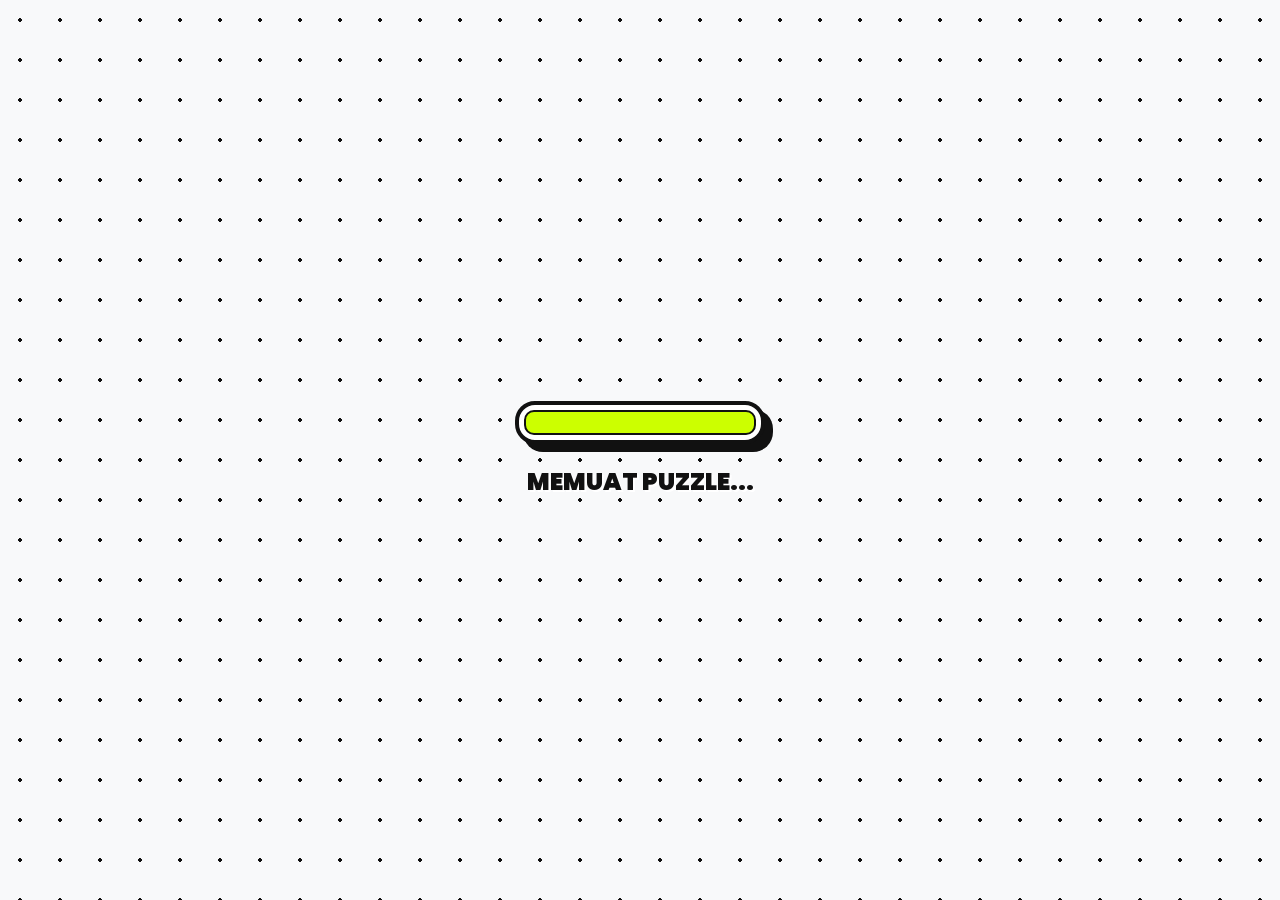
==== commit 378b61fb: "Update 200408.html" ====
--- a/200408.html
+++ b/200408.html
@@ -12,7 +12,7 @@
   
   <style>
     /* ==========================================================================
-       1. RESET & CSS VARIABLES (NEO-BRUTALISM SETTINGS)
+       1. PENGATURAN TEMA ULTIMATE NEO-BRUTALISM (MAXIMALIST)
        ========================================================================== */
     :root {
         --bg-color: #f8f9fa;       
@@ -20,7 +20,8 @@
         --accent-pink: #ff6b8a;    
         --accent-blue: #4facfe;    
         --accent-green: #ccff00;   
-        --accent-yellow: #ffd166;  
+        --accent-yellow: #ffd166;
+        --accent-orange: #ff9f43;
         --border-thick: 4px;       
     }
 
@@ -31,14 +32,25 @@
       color: var(--border-color);
       overflow: hidden; touch-action: none;
       height: 100vh; height: 100dvh;
-    }
-
-    /* Background Pattern Solid */
+      position: relative;
+    }
+
+    /* ==========================================================================
+       2. EFEK VISUAL LATAR BELAKANG (CRT, GRAIN, PATTERN)
+       ========================================================================== */
+    /* Pola Titik-titik Solid */
     .bg-pattern {
-        position: fixed; top: 0; left: 0; width: 100%; height: 100%; z-index: -2;
+        position: fixed; top: 0; left: 0; width: 100%; height: 100%; z-index: -3;
         background-color: var(--bg-color);
         background-image: radial-gradient(var(--border-color) 1.5px, transparent 1.5px);
-        background-size: 30px 30px; opacity: 0.8;
+        background-size: 25px 25px; opacity: 0.9;
+    }
+
+    /* Efek Bintik TV (Film Grain) */
+    .grain-overlay {
+        position: fixed; top: 0; left: 0; width: 100%; height: 100%; z-index: 99997;
+        pointer-events: none; opacity: 0.04;
+        background-image: url('data:image/svg+xml,%3Csvg viewBox="0 0 200 200" xmlns="http://www.w3.org/2000/svg"%3E%3Cfilter id="noiseFilter"%3E%3CfeTurbulence type="fractalNoise" baseFrequency="0.65" numOctaves="3" stitchTiles="stitch"/%3E%3C/filter%3E%3Crect width="100%25" height="100%25" filter="url(%23noiseFilter)"/%3E%3C/svg%3E');
     }
 
     /* Kanvas Partikel Interaktif */
@@ -48,115 +60,165 @@
     }
 
     /* ==========================================================================
-       2. SPLASH SCREEN (LAYAR LOADING AWAL)
+       3. ELEMEN DEKORATIF MELAYANG (MAXIMALIST ART)
+       ========================================================================== */
+    .floating-deco {
+        position: absolute; border: var(--border-thick) solid var(--border-color);
+        z-index: -2; box-shadow: 4px 4px 0px var(--border-color);
+    }
+    
+    .deco-star {
+        width: 60px; height: 60px; background: var(--accent-pink);
+        clip-path: polygon(50% 0%, 61% 35%, 98% 35%, 68% 57%, 79% 91%, 50% 70%, 21% 91%, 32% 57%, 2% 35%, 39% 35%);
+        top: 15%; left: 5%; animation: spin 15s linear infinite;
+    }
+    
+    .deco-pill {
+        width: 80px; height: 40px; background: var(--accent-blue); border-radius: 20px;
+        bottom: 20%; right: 5%; animation: floatPill 6s ease-in-out infinite;
+    }
+    
+    .deco-box {
+        width: 50px; height: 50px; background: var(--accent-green);
+        top: 60%; left: 8%; animation: spinReverse 12s linear infinite;
+    }
+
+    @keyframes spin { 100% { transform: rotate(360deg); } }
+    @keyframes spinReverse { 100% { transform: rotate(-360deg); } }
+    @keyframes floatPill { 0%, 100% { transform: translateY(0) rotate(20deg); } 50% { transform: translateY(-20px) rotate(25deg); } }
+
+    /* ==========================================================================
+       4. PITA MARQUEE (TEKS BERJALAN ATAS BAWAH)
+       ========================================================================== */
+    .marquee-tape {
+        position: absolute; width: 100vw; background: var(--accent-yellow);
+        border-top: var(--border-thick) solid var(--border-color);
+        border-bottom: var(--border-thick) solid var(--border-color);
+        color: var(--border-color); font-weight: 900; font-size: 0.8rem;
+        padding: 5px 0; overflow: hidden; white-space: nowrap; z-index: 0;
+        box-shadow: 0px 4px 0px rgba(0,0,0,0.1);
+    }
+    .marquee-top { top: 15%; transform: rotate(-2deg) scale(1.1); }
+    .marquee-bottom { bottom: 12%; transform: rotate(3deg) scale(1.1); background: var(--accent-pink); color: #fff;}
+    
+    .marquee-content { display: inline-block; text-transform: uppercase; animation: marquee 10s linear infinite; letter-spacing: 2px;}
+    .marquee-content-reverse { display: inline-block; text-transform: uppercase; animation: marqueeReverse 12s linear infinite; letter-spacing: 2px;}
+    
+    @keyframes marquee { 0% { transform: translateX(0); } 100% { transform: translateX(-50%); } }
+    @keyframes marqueeReverse { 0% { transform: translateX(-50%); } 100% { transform: translateX(0); } }
+
+    /* ==========================================================================
+       5. TOMBOL KONTROL MUSIK & MENU (BRUTALISM)
+       ========================================================================== */
+    .music-btn {
+        position: fixed; top: 15px; left: 15px; z-index: 10000;
+        background: #fff; border: 3px solid var(--border-color); color: var(--border-color);
+        font-size: 0.8rem; font-weight: 900; padding: 10px 15px; border-radius: 12px;
+        cursor: pointer; display: flex; align-items: center; gap: 8px;
+        box-shadow: 4px 4px 0px var(--border-color); transition: 0.2s; text-transform: uppercase;
+    }
+    .music-btn:active { transform: translate(4px, 4px); box-shadow: 0px 0px 0px var(--border-color); }
+    .music-btn.off { background: #ff4757; color: #fff; text-decoration: line-through; }
+
+    .top-menu { position: fixed; top: 15px; right: 15px; z-index: 10000; }
+    .dots-btn { 
+        background: #fff; border: 3px solid var(--border-color); color: var(--border-color); 
+        font-size: 1.5rem; font-weight: 900; width: 50px; height: 50px; border-radius: 12px; 
+        cursor: pointer; display: flex; align-items: center; justify-content: center; 
+        transition: 0.2s; box-shadow: 4px 4px 0px var(--border-color); 
+    }
+    .dots-btn:active { transform: translate(4px, 4px); box-shadow: 0px 0px 0px var(--border-color); }
+    
+    .dropdown-content { 
+        display: none; position: absolute; right: 0; top: 60px; background: #fff; 
+        min-width: 220px; border-radius: 12px; box-shadow: 8px 8px 0px var(--border-color); 
+        border: 3px solid var(--border-color); overflow: hidden; animation: fadeInDown 0.3s ease; 
+    }
+    @keyframes fadeInDown { from { opacity: 0; transform: translateY(-10px); } to { opacity: 1; transform: translateY(0); } }
+    .dropdown-content a { 
+        color: var(--border-color); padding: 15px 20px; text-decoration: none; 
+        display: block; font-size: 0.9rem; font-weight: 800; transition: 0.2s; 
+        border-bottom: 2px solid var(--border-color); text-transform: uppercase;
+    }
+    .dropdown-content a:last-child { border-bottom: none; }
+    .dropdown-content a:hover { background: var(--accent-green); padding-left: 25px; }
+    .show { display: block; }
+
+    /* ==========================================================================
+       6. SPLASH SCREEN (LAYAR LOADING AWAL)
        ========================================================================== */
     #splash-screen {
         position: fixed; top: 0; left: 0; width: 100%; height: 100vh; height: 100dvh;
         background: var(--bg-color); z-index: 99999;
         display: flex; flex-direction: column; justify-content: center; align-items: center;
         transition: opacity 0.6s ease-out, transform 0.6s ease-out;
-        background-image: radial-gradient(var(--border-color) 1.5px, transparent 1.5px);
-        background-size: 30px 30px;
+        background-image: radial-gradient(var(--border-color) 2px, transparent 2px);
+        background-size: 40px 40px;
     }
     #splash-screen.hidden { opacity: 0; transform: scale(1.1); pointer-events: none; }
 
-    .loader-box {
-        width: 70px; height: 70px; border: var(--border-thick) solid var(--border-color);
-        background: var(--accent-yellow); animation: spinBrutal 2s infinite cubic-bezier(0.68, -0.55, 0.265, 1.55);
-        box-shadow: 6px 6px 0px var(--border-color); margin-bottom: 30px;
-    }
-    @keyframes spinBrutal {
-        0% { transform: rotate(0deg) scale(1); background: var(--accent-yellow); }
-        50% { transform: rotate(180deg) scale(1.2); background: var(--accent-pink); }
-        100% { transform: rotate(360deg) scale(1); background: var(--accent-blue); }
-    }
-    .splash-text { font-size: 1.2rem; font-weight: 900; text-transform: uppercase; letter-spacing: 2px; color: var(--border-color); animation: pulseText 1.5s infinite alternate; }
-    @keyframes pulseText { from { opacity: 0.5; transform: translateY(0); } to { opacity: 1; transform: translateY(-5px); } }
+    .loader-container { width: 250px; border: var(--border-thick) solid var(--border-color); background: #fff; padding: 5px; border-radius: 20px; box-shadow: 8px 8px 0px var(--border-color); margin-bottom: 20px; }
+    .loader-bar { height: 25px; background: var(--accent-blue); border-radius: 10px; width: 0%; border: 2px solid var(--border-color); animation: loadBar 2s forwards cubic-bezier(0.77, 0, 0.175, 1); }
+    
+    @keyframes loadBar { 0% { width: 0%; background: var(--accent-pink); } 50% { background: var(--accent-yellow); } 100% { width: 100%; background: var(--accent-green); } }
+    .splash-text { font-size: 1.5rem; font-weight: 900; text-transform: uppercase; color: var(--border-color); animation: pulseText 1s infinite alternate; text-shadow: 2px 2px 0px #fff; }
 
     /* ==========================================================================
-       3. TOP MENU (3 DOTS)
-       ========================================================================== */
-    .top-menu { position: fixed; top: 15px; right: 20px; z-index: 10000; }
-    .dots-btn { 
-        background: #fff; border: 3px solid var(--border-color); color: var(--border-color); 
-        font-size: 1.5rem; font-weight: 900; width: 50px; height: 50px; border-radius: 12px; 
-        cursor: pointer; display: flex; align-items: center; justify-content: center; 
-        transition: 0.2s; box-shadow: 4px 4px 0px var(--border-color); 
-    }
-    .dots-btn:active { transform: translate(4px, 4px); box-shadow: 0px 0px 0px var(--border-color); }
-    
-    .dropdown-content { 
-        display: none; position: absolute; right: 0; top: 60px; background: #fff; 
-        min-width: 200px; border-radius: 12px; box-shadow: 8px 8px 0px var(--border-color); 
-        border: 3px solid var(--border-color); overflow: hidden; animation: fadeInDown 0.3s ease; 
-    }
-    @keyframes fadeInDown { from { opacity: 0; transform: translateY(-10px); } to { opacity: 1; transform: translateY(0); } }
-    .dropdown-content a { 
-        color: var(--border-color); padding: 15px 20px; text-decoration: none; 
-        display: block; font-size: 0.9rem; font-weight: 800; transition: 0.2s; 
-        border-bottom: 2px solid var(--border-color); text-transform: uppercase;
-    }
-    .dropdown-content a:last-child { border-bottom: none; }
-    .dropdown-content a:hover { background: var(--accent-green); padding-left: 25px; }
-    .show { display: block; }
-
-    /* ==========================================================================
-       4. HOW TO PLAY OVERLAY (CARA MAIN)
+       7. HOW TO PLAY OVERLAY (CARA MAIN)
        ========================================================================== */
     #howToPlayOverlay {
       position: fixed; top: 0; left: 0; right: 0; bottom: 0; z-index: 9999; display: flex;
-      background: rgba(255,255,255,0.8); backdrop-filter: blur(10px);
+      background: rgba(255,255,255,0.85); backdrop-filter: blur(12px);
       justify-content: center; align-items: center; padding: 20px;
     }
     .htp-card {
         background: #fff; border: var(--border-thick) solid var(--border-color);
-        border-radius: 16px; box-shadow: 12px 12px 0px var(--border-color);
-        width: 100%; max-width: 400px; padding: 30px 20px; text-align: center;
+        border-radius: 16px; box-shadow: 15px 15px 0px var(--border-color);
+        width: 100%; max-width: 420px; padding: 40px 25px; text-align: center;
         animation: popIn 0.5s cubic-bezier(0.175, 0.885, 0.32, 1.275);
     }
-    @keyframes popIn { from { transform: scale(0.5); opacity: 0; } to { transform: scale(1); opacity: 1; } }
-    
-    .htp-logo { font-size: 4rem; margin-bottom: 10px; animation: bounce 2s infinite; }
-    @keyframes bounce { 0%, 100% { transform: translateY(0); } 50% { transform: translateY(-15px); } }
-    
-    .htp-card h2 { font-size: 2rem; font-weight: 900; text-transform: uppercase; line-height: 1.1; margin-bottom: 5px; }
-    .htp-card p.subtitle { font-weight: 700; color: var(--accent-pink); text-transform: uppercase; letter-spacing: 2px; margin-bottom: 25px; font-size: 0.85rem; }
+    
+    .htp-logo { font-size: 4.5rem; margin-bottom: 10px; animation: bounce 2s infinite; text-shadow: 4px 4px 0px var(--accent-yellow); }
+    .htp-card h2 { font-size: 2.2rem; font-weight: 900; text-transform: uppercase; line-height: 1.1; margin-bottom: 5px; color: var(--border-color); }
+    .htp-card p.subtitle { font-weight: 800; color: var(--accent-pink); text-transform: uppercase; letter-spacing: 3px; margin-bottom: 30px; font-size: 0.9rem; background: var(--border-color); display: inline-block; padding: 5px 15px; border-radius: 20px;}
     
     .htp-step {
-      background: var(--bg-color); border: 2px solid var(--border-color); border-radius: 10px; 
-      padding: 12px; margin-bottom: 10px; display: flex; gap: 15px; align-items: center; 
-      text-align: left; box-shadow: 3px 3px 0px var(--border-color);
-    }
-    .step-icon { font-size: 1.5rem; }
-    .step-text { font-size: 0.85rem; font-weight: 600; color: #333; }
-    .step-text strong { color: var(--border-color); font-weight: 900; }
+      background: #fff; border: 3px solid var(--border-color); border-radius: 12px; 
+      padding: 15px; margin-bottom: 15px; display: flex; gap: 15px; align-items: center; 
+      text-align: left; box-shadow: 5px 5px 0px var(--accent-blue); transition: 0.2s;
+    }
+    .htp-step:hover { transform: translateX(-5px); box-shadow: 10px 10px 0px var(--accent-blue); }
+    
+    .step-icon { font-size: 1.8rem; }
+    .step-text { font-size: 0.9rem; font-weight: 700; color: #444; }
+    .step-text strong { color: var(--border-color); font-weight: 900; background: var(--accent-green); padding: 0 5px; border: 2px solid var(--border-color);}
     
     .btn-mulai {
-      width: 100%; padding: 18px; background: var(--accent-blue);
-      border: 3px solid var(--border-color); border-radius: 12px; color: #fff; font-weight: 900; 
-      cursor: pointer; text-transform: uppercase; margin-top: 15px; font-size: 1.1rem;
-      box-shadow: 6px 6px 0px var(--border-color); transition: 0.2s;
-    }
-    .btn-mulai:active { transform: translate(4px, 4px); box-shadow: 0px 0px 0px var(--border-color); }
+      width: 100%; padding: 20px; background: var(--accent-pink);
+      border: var(--border-thick) solid var(--border-color); border-radius: 12px; color: var(--border-color); font-weight: 900; 
+      cursor: pointer; text-transform: uppercase; margin-top: 25px; font-size: 1.2rem; letter-spacing: 2px;
+      box-shadow: 8px 8px 0px var(--border-color); transition: 0.2s;
+    }
+    .btn-mulai:active { transform: translate(6px, 6px); box-shadow: 0px 0px 0px var(--border-color); }
 
     /* ==========================================================================
-       5. GAME CONTAINER (BRUTALISM STYLE)
+       8. GAME CONTAINER (BRUTALISM STYLE)
        ========================================================================== */
-    .container { width: 100%; max-width: 480px; margin: 0 auto; padding: 80px 20px 20px; display: none; }
-    
-    .heading { display: flex; align-items: center; justify-content: space-between; margin-bottom: 30px; }
+    .container { width: 100%; max-width: 500px; margin: 0 auto; padding: 90px 20px 20px; display: none; position: relative; z-index: 10; }
+    
+    .heading { display: flex; align-items: center; justify-content: space-between; margin-bottom: 30px; background: #fff; padding: 15px; border: var(--border-thick) solid var(--border-color); box-shadow: 6px 6px 0px var(--border-color); border-radius: 16px; }
     .title { font-size: 2rem; font-weight: 900; color: var(--border-color); text-transform: uppercase; line-height: 1; }
     
-    .controls-container { display: flex; flex-direction: column; gap: 10px; align-items: flex-end; }
+    .controls-container { display: flex; flex-direction: column; gap: 8px; align-items: flex-end; }
     .score-container {
-      background: #fff; border: 3px solid var(--border-color); padding: 8px 20px; 
-      border-radius: 12px; text-align: center; color: var(--border-color); 
-      min-width: 90px; font-weight: 900; font-size: 1.2rem; box-shadow: 4px 4px 0px var(--border-color);
-    }
-    .score-container::before { content: "SCORE"; display: block; font-size: 0.7rem; color: #777; letter-spacing: 1px; margin-bottom: -3px; }
+      background: var(--accent-green); border: 3px solid var(--border-color); padding: 5px 20px; 
+      border-radius: 8px; text-align: center; color: var(--border-color); 
+      min-width: 100px; font-weight: 900; font-size: 1.4rem; box-shadow: 3px 3px 0px var(--border-color);
+    }
+    .score-container::before { content: "SCORE"; display: block; font-size: 0.7rem; color: var(--border-color); letter-spacing: 2px; margin-bottom: -5px; }
     
     .btn-reset {
-      background: var(--accent-yellow); border: 3px solid var(--border-color); border-radius: 8px;
+      background: #fff; border: 3px solid var(--border-color); border-radius: 8px;
       color: var(--border-color); padding: 8px 15px; font-weight: 900; font-size: 0.85rem; 
       cursor: pointer; text-transform: uppercase; box-shadow: 3px 3px 0px var(--border-color); transition: 0.15s;
     }
@@ -164,94 +226,122 @@
 
     /* Papan Permainan Utama */
     .game-board-wrapper {
-      position: relative; padding: 12px; background: #fff; border: var(--border-thick) solid var(--border-color);
-      border-radius: 16px; width: 100%; aspect-ratio: 1/1; max-width: 450px; 
-      margin: 0 auto; box-shadow: 10px 10px 0px var(--border-color);
-    }
+      position: relative; padding: 15px; background: #ffffff; border: var(--border-thick) solid var(--border-color);
+      border-radius: 20px; width: 100%; aspect-ratio: 1/1; max-width: 450px; 
+      margin: 0 auto; box-shadow: 12px 12px 0px var(--border-color);
+    }
+    
     .grid-container {
       display: grid; grid-template-columns: repeat(4, 1fr); grid-template-rows: repeat(4, 1fr);
       gap: 12px; width: 100%; height: 100%;
     }
-    .grid-cell { background: #e0e0e0; border-radius: 8px; width: 100%; height: 100%; border: 2px solid #ccc; inset: shadow; }
+    .grid-cell { background: #e9ecef; border-radius: 10px; width: 100%; height: 100%; border: 3px solid #ced4da; box-shadow: inset 3px 3px 0px rgba(0,0,0,0.05); }
 
     /* Tiles Angka */
-    .tile-container { position: absolute; top: 12px; left: 12px; right: 12px; bottom: 12px; z-index: 2; }
+    .tile-container { position: absolute; top: 15px; left: 15px; right: 15px; bottom: 15px; z-index: 2; }
     .tile {
       position: absolute; display: flex; align-items: center; justify-content: center;
-      border-radius: 8px; font-weight: 900; font-size: 2.2rem; color: var(--border-color);
-      transition: 150ms ease-in-out; transition-property: transform, top, left;
+      border-radius: 10px; font-weight: 900; font-size: 2.2rem; color: var(--border-color);
+      transition: 150ms cubic-bezier(0.175, 0.885, 0.32, 1.275); transition-property: transform, top, left;
       width: calc(25% - 9px); height: calc(25% - 9px);
-      border: 3px solid var(--border-color); box-shadow: 4px 4px 0px var(--border-color);
-    }
-    @media (max-width: 400px) { .tile { font-size: 1.8rem; box-shadow: 3px 3px 0px var(--border-color); border: 2px solid var(--border-color);} }
-
-    /* Warna Brutalism untuk setiap angka */
+      border: var(--border-thick) solid var(--border-color); box-shadow: 5px 5px 0px var(--border-color);
+    }
+    @media (max-width: 400px) { .tile { font-size: 1.8rem; box-shadow: 3px 3px 0px var(--border-color); border: 3px solid var(--border-color);} }
+
+    /* Warna Brutalism Super Ngejreng untuk setiap angka */
     .tile-2   { background: #ffffff; }
     .tile-4   { background: var(--accent-pink); }
     .tile-8   { background: var(--accent-blue); }
     .tile-16  { background: var(--accent-green); }
     .tile-32  { background: var(--accent-yellow); }
-    .tile-64  { background: #ff9f43; color: #fff; }
+    .tile-64  { background: var(--accent-orange); color: var(--border-color); }
     .tile-128 { background: #9b59b6; color: #fff; font-size: 1.8rem; }
     .tile-256 { background: #111111; color: #fff; font-size: 1.8rem; }
-    .tile-512 { background: var(--accent-green); font-size: 1.8rem; box-shadow: 0 0 15px var(--accent-green), 4px 4px 0px var(--border-color); animation: pulse 1s infinite; }
-
-    .tile-new { animation: appear 0.2s ease-in-out backwards; }
-    @keyframes appear { 0%{opacity:0;transform:scale(0)} 100%{opacity:1;transform:scale(1)} }
-    .tile-merged { animation: pop 0.2s ease-in-out backwards; z-index: 20; }
-    @keyframes pop { 0%{transform:scale(0)} 50%{transform:scale(1.2)} 100%{transform:scale(1)} }
+    .tile-512 { background: var(--accent-green); font-size: 2rem; box-shadow: 0 0 20px var(--accent-green), 6px 6px 0px var(--border-color); animation: pulseTile 1s infinite; }
+
+    @keyframes pulseTile { 0%, 100% { transform: scale(1); } 50% { transform: scale(1.05); } }
+
+    .tile-new { animation: appear 0.3s cubic-bezier(0.175, 0.885, 0.32, 1.275) backwards; }
+    @keyframes appear { 0%{opacity:0;transform:scale(0) rotate(-10deg)} 100%{opacity:1;transform:scale(1) rotate(0deg)} }
+    
+    .tile-merged { animation: pop 0.3s cubic-bezier(0.175, 0.885, 0.32, 1.275) backwards; z-index: 20; }
+    @keyframes pop { 0%{transform:scale(0.8)} 50%{transform:scale(1.25) rotate(5deg)} 100%{transform:scale(1) rotate(0deg)} }
 
     /* ==========================================================================
-       6. OVERLAY WIN / LOSE (BRUTALISM)
+       9. OVERLAY WIN / LOSE (ULTIMATE BRUTALISM)
        ========================================================================== */
     .game-overlay {
-      display: none; position: absolute; top: -12px; left: -12px; right: -12px; bottom: -12px;
+      display: none; position: absolute; top: -15px; left: -15px; right: -15px; bottom: -15px;
       z-index: 100; flex-direction: column; align-items: center; justify-content: center;
-      border-radius: 16px; color: var(--border-color); text-align: center; 
-      backdrop-filter: blur(8px); padding: 20px;
-    }
-    
-    #winScreen { background: rgba(255, 255, 255, 0.9); border: var(--border-thick) solid var(--accent-green); }
-    #loseScreen { background: rgba(255, 255, 255, 0.9); border: var(--border-thick) solid var(--accent-pink); }
-    
-    .game-overlay h1 { font-size: 2.2rem; font-weight: 900; text-transform: uppercase; margin-bottom: 5px; }
-    .game-overlay p.desc { font-size: 0.9rem; font-weight: 700; color: #555; margin-bottom: 20px; }
+      border-radius: 20px; color: var(--border-color); text-align: center; 
+      backdrop-filter: blur(10px); padding: 20px;
+    }
+    
+    #winScreen { background: rgba(255, 255, 255, 0.95); border: 6px solid var(--accent-green); }
+    #loseScreen { background: rgba(255, 255, 255, 0.95); border: 6px solid var(--accent-pink); }
+    
+    .game-overlay h1 { font-size: 2.8rem; font-weight: 900; text-transform: uppercase; margin-bottom: 5px; text-shadow: 3px 3px 0px #fff, 5px 5px 0px var(--accent-yellow); line-height: 1.1;}
+    .game-overlay p.desc { font-size: 1rem; font-weight: 800; color: #555; margin-bottom: 25px; background: var(--accent-green); padding: 5px 15px; border: 3px solid var(--border-color); transform: rotate(-2deg); box-shadow: 4px 4px 0px var(--border-color);}
     
     /* Box Clue Spesial dengan Typo Tanda Seru */
     .clue-box { 
-        background: #fff; border: 4px dashed var(--accent-pink); padding: 15px; 
-        border-radius: 12px; margin: 10px 0 20px; width: 100%; box-shadow: 6px 6px 0px var(--accent-yellow); 
-        transform: rotate(-2deg);
-    }
-    .clue-box h3 { color: var(--border-color); font-size: 0.9rem; font-weight: 900; text-transform: uppercase; margin-bottom: 5px; }
-    .clue-box .password-clue { color: var(--accent-blue); font-size: 2.2rem; font-weight: 900; letter-spacing: 2px; text-shadow: 2px 2px 0px var(--border-color); }
+        background: #fff; border: 5px dashed var(--accent-pink); padding: 20px; 
+        border-radius: 16px; margin: 10px 0 30px; width: 100%; box-shadow: 8px 8px 0px var(--accent-yellow); 
+        transform: rotate(2deg); animation: floatSlow 3s infinite;
+    }
+    .clue-box h3 { color: var(--border-color); font-size: 1rem; font-weight: 900; text-transform: uppercase; margin-bottom: 5px; background: var(--accent-pink); display: inline-block; padding: 2px 10px; border: 2px solid var(--border-color);}
+    .clue-box .password-clue { color: var(--border-color); font-size: 2.8rem; font-weight: 900; letter-spacing: 3px; text-shadow: 3px 3px 0px var(--accent-blue); margin-top: 10px;}
     
     .btn-lanjut { 
-        background: var(--accent-pink); border: 3px solid var(--border-color); border-radius: 10px; 
-        color: #fff; font-size: 1.1rem; font-weight: 900; padding: 15px 25px; cursor: pointer; 
-        text-decoration: none; box-shadow: 5px 5px 0px var(--border-color); transition: 0.2s; text-transform: uppercase; 
-    }
-    .btn-lanjut:active { transform: translate(4px, 4px); box-shadow: 0px 0px 0px var(--border-color); }
+        background: var(--accent-blue); border: var(--border-thick) solid var(--border-color); border-radius: 12px; 
+        color: var(--border-color); font-size: 1.2rem; font-weight: 900; padding: 18px 30px; cursor: pointer; 
+        text-decoration: none; box-shadow: 8px 8px 0px var(--border-color); transition: 0.2s; text-transform: uppercase; 
+        letter-spacing: 1px; width: 100%;
+    }
+    .btn-lanjut:active { transform: translate(6px, 6px); box-shadow: 0px 0px 0px var(--border-color); }
 
     /* Footer */
     #custom-footer { position: fixed; bottom: 15px; left: 50%; transform: translateX(-50%); width: 100%; text-align: center; z-index: 9999; pointer-events: none; }
-    #custom-footer p { margin: 0; color: #777; font-size: 0.75rem; font-weight: 800; text-transform: uppercase; }
+    #custom-footer p { margin: 0; color: var(--border-color); font-size: 0.8rem; font-weight: 900; text-transform: uppercase; background: #fff; display: inline-block; padding: 5px 15px; border: 2px solid var(--border-color); border-radius: 20px; box-shadow: 2px 2px 0px var(--border-color);}
 
     /* Ripple Effect */
-    .ripple { position: absolute; border-radius: 50%; transform: scale(0); animation: ripple-animation 0.6s linear; background-color: rgba(255,255,255,0.4); pointer-events: none; }
+    .ripple { position: absolute; border-radius: 50%; transform: scale(0); animation: ripple-animation 0.6s linear; background-color: rgba(255,255,255,0.6); pointer-events: none; }
     @keyframes ripple-animation { to { transform: scale(4); opacity: 0; } }
 
   </style>
 </head>
 <body>
 
+  <audio id="bg-audio" loop preload="auto">
+      <source src="music/opening.mp3" type="audio/mpeg" />
+  </audio>
+
   <div class="bg-pattern"></div>
   <canvas id="bg-canvas"></canvas>
+  <div class="grain-overlay"></div>
+
+  <div class="floating-deco deco-star"></div>
+  <div class="floating-deco deco-pill"></div>
+  <div class="floating-deco deco-box"></div>
+
+  <div class="marquee-tape marquee-top">
+      <div class="marquee-content">
+          ⚠️ MISI RAHASIA PRINCESS ⚠️ CAPAI SKOR 700 ⚠️ MISI RAHASIA PRINCESS ⚠️ CAPAI SKOR 700 ⚠️ MISI RAHASIA PRINCESS ⚠️ CAPAI SKOR 700 ⚠️ 
+      </div>
+  </div>
+
+  <div class="marquee-tape marquee-bottom">
+      <div class="marquee-content-reverse">
+          🎁 JANGAN LUPA SCREENSHOT CLUE NYA 🎁 JANGAN LUPA SCREENSHOT CLUE NYA 🎁 JANGAN LUPA SCREENSHOT CLUE NYA 🎁 JANGAN LUPA SCREENSHOT CLUE NYA 🎁
+      </div>
+  </div>
 
   <div id="splash-screen">
-      <div class="loader-box"></div>
+      <div class="loader-container"><div class="loader-bar"></div></div>
       <div class="splash-text">Memuat Puzzle...</div>
   </div>
+
+  <button id="musicToggle" class="music-btn ripple-btn">🎵 BGM: OFF</button>
 
   <div class="top-menu">
      <button onclick="toggleMenu()" class="dots-btn ripple-btn">⋮</button>
@@ -269,15 +359,15 @@
         
         <div class="htp-step">
             <span class="step-icon">👆</span>
-            <div class="step-text"><strong>Geser (swipe)</strong> layar untuk memindahkan kotak.</div>
+            <div class="step-text"><strong>Geser (swipe)</strong> layar untuk memindahkan kotak ke satu arah.</div>
         </div>
         <div class="htp-step">
             <span class="step-icon">🔢</span>
-            <div class="step-text">Angka sama akan <strong>bergabung</strong> (2+2=4).</div>
+            <div class="step-text">Angka yang sama akan <strong>bergabung</strong> jika bersentuhan.</div>
         </div>
         <div class="htp-step">
             <span class="step-icon">🏆</span>
-            <div class="step-text">Capai kotak <strong>512</strong> untuk dapat password!</div>
+            <div class="step-text">Gabungkan terus sampai dapat skor <strong>700</strong> untuk menang!</div>
         </div>
         
         <button class="btn-mulai ripple-btn" onclick="mulaiGame()">Gass Main! 🚀</button>
@@ -304,24 +394,24 @@
       <div class="tile-container" id="tileContainer"></div>
       
       <div id="winScreen" class="game-overlay">
-        <div style="font-size:4rem; margin-bottom:5px; animation: bounce 1s infinite;">🎉</div>
+        <div style="font-size:5rem; margin-bottom:5px; animation: bounce 1s infinite;">🎉</div>
         <h1>MISI SELESAI!</h1>
-        <p class="desc">Hebat! Ini clue terakhir untuk login:</p>
+        <p class="desc">Hebat banget! Ini clue terakhir buat kado kamu:</p>
         
         <div class="clue-box">
             <h3>CLUE PASSWORD:</h3>
             <div class="password-clue">200408!</div>
         </div>
 
-        <p style="color:#555; font-size:0.75rem; font-weight:800; margin-bottom:20px; text-transform:uppercase;">📸 Wajib Screenshot!</p>
+        <p style="color:var(--border-color); font-size:0.85rem; font-weight:900; margin-bottom:20px; text-transform:uppercase; background: #fff; padding: 5px; border: 2px solid var(--border-color);">📸 Wajib Screenshot!</p>
         <a href="index.html" class="btn-lanjut ripple-btn">Login Sekarang ➡️</a>
       </div>
 
       <div id="loseScreen" class="game-overlay">
-        <div style="font-size:4rem; margin-bottom:5px;">💀</div>
+        <div style="font-size:5rem; margin-bottom:10px;">💀</div>
         <h1>Yahh Penuh!</h1>
-        <p class="desc">Ayo coba lagi, jangan nyerah wleee!</p>
-        <button class="btn-lanjut ripple-btn" onclick="resetGame()" style="width: 80%; background: var(--accent-blue);">Coba Lagi</button>
+        <p class="desc">Anggie pasti bisa, ayo coba lagi!</p>
+        <button class="btn-lanjut ripple-btn" onclick="resetGame()" style="width: 100%; background: var(--accent-yellow);">Coba Lagi 🔄</button>
       </div>
     </div>
   </div>
@@ -331,14 +421,47 @@
   </div>
 
   <script>
-    // =========================================================================
-    // 1. ENGINE CANVAS PARTIKEL (EFEK LEDAKAN SENTUHAN)
-    // =========================================================================
+    // ---------------------------------------------------------
+    // 1. KONTROL AUDIO (BGM)
+    // ---------------------------------------------------------
+    const bgAudio = document.getElementById('bg-audio');
+    const musicBtn = document.getElementById('musicToggle');
+    let isMusicPlaying = false;
+
+    function toggleMusic() {
+        if (isMusicPlaying) {
+            bgAudio.pause();
+            musicBtn.textContent = '🎵 BGM: OFF';
+            musicBtn.classList.add('off');
+        } else {
+            bgAudio.volume = 0.5;
+            bgAudio.play().catch(e => console.log("Audio diblokir browser"));
+            musicBtn.textContent = '🎵 BGM: ON';
+            musicBtn.classList.remove('off');
+        }
+        isMusicPlaying = !isMusicPlaying;
+    }
+
+    musicBtn.addEventListener('click', toggleMusic);
+
+    // Auto play on first interaction if blocked
+    document.body.addEventListener('click', function initAudio() {
+        if (!isMusicPlaying) {
+            toggleMusic();
+        }
+        document.body.removeEventListener('click', initAudio);
+    }, { once: true });
+
+
+    // ---------------------------------------------------------
+    // 2. ENGINE CANVAS PARTIKEL (EFEK LEDAKAN SENTUHAN & CONFETTI)
+    // ---------------------------------------------------------
     const canvas = document.getElementById('bg-canvas');
     const ctx = canvas.getContext('2d');
     let particles = [];
     let sparks = [];
-    const colors = ['#ff6b8a', '#4facfe', '#ffd166', '#ccff00'];
+    let confettis = []; // Khusus pas menang
+    const colors = ['#ff6b8a', '#4facfe', '#ffd166', '#ccff00', '#ff9f43', '#9b59b6'];
 
     function initCanvas() {
         canvas.width = window.innerWidth;
@@ -352,7 +475,7 @@
         constructor() {
             this.x = Math.random() * canvas.width;
             this.y = Math.random() * canvas.height;
-            this.size = Math.random() * 12 + 6;
+            this.size = Math.random() * 15 + 8;
             this.speedX = (Math.random() - 0.5) * 1.5;
             this.speedY = (Math.random() - 0.5) * 1.5;
             this.color = colors[Math.floor(Math.random() * colors.length)];
@@ -383,20 +506,55 @@
     class Spark {
         constructor(x, y) {
             this.x = x; this.y = y;
-            this.size = Math.random() * 10 + 4;
-            this.speedX = (Math.random() - 0.5) * 10;
-            this.speedY = (Math.random() - 0.5) * 10;
+            this.size = Math.random() * 10 + 5;
+            this.speedX = (Math.random() - 0.5) * 12;
+            this.speedY = (Math.random() - 0.5) * 12;
             this.color = colors[Math.floor(Math.random() * colors.length)];
             this.life = 1.0;
-            this.decay = Math.random() * 0.04 + 0.02;
-        }
-        update() { this.x += this.speedX; this.y += this.speedY; this.life -= this.decay; }
+            this.decay = Math.random() * 0.03 + 0.02;
+            this.angle = Math.random() * 360;
+        }
+        update() { 
+            this.x += this.speedX; this.y += this.speedY; 
+            this.life -= this.decay; this.angle += 5;
+        }
         draw() {
             ctx.save();
+            ctx.translate(this.x, this.y);
+            ctx.rotate(this.angle * Math.PI / 180);
             ctx.globalAlpha = Math.max(0, this.life);
             ctx.fillStyle = this.color;
             ctx.strokeStyle = '#111'; ctx.lineWidth = 2;
-            ctx.beginPath(); ctx.rect(this.x, this.y, this.size, this.size);
+            ctx.beginPath(); ctx.rect(-this.size/2, -this.size/2, this.size, this.size);
+            ctx.fill(); ctx.stroke();
+            ctx.restore();
+        }
+    }
+
+    class Confetti {
+        constructor(x, y) {
+            this.x = x; this.y = y;
+            this.size = Math.random() * 15 + 5;
+            this.speedX = (Math.random() - 0.5) * 20;
+            this.speedY = (Math.random() * -15) - 5; // Tembak ke atas
+            this.gravity = 0.5;
+            this.color = colors[Math.floor(Math.random() * colors.length)];
+            this.angle = Math.random() * 360;
+            this.spin = (Math.random() - 0.5) * 10;
+        }
+        update() {
+            this.speedY += this.gravity;
+            this.x += this.speedX;
+            this.y += this.speedY;
+            this.angle += this.spin;
+        }
+        draw() {
+            ctx.save();
+            ctx.translate(this.x, this.y);
+            ctx.rotate(this.angle * Math.PI / 180);
+            ctx.fillStyle = this.color;
+            ctx.strokeStyle = '#111'; ctx.lineWidth = 2;
+            ctx.beginPath(); ctx.rect(-this.size/2, -this.size/2, this.size, this.size);
             ctx.fill(); ctx.stroke();
             ctx.restore();
         }
@@ -407,18 +565,32 @@
         let x = e.clientX || (e.touches && e.touches[0].clientX);
         let y = e.clientY || (e.touches && e.touches[0].clientY);
         if (x && y) {
-            let sparkCount = Math.floor(Math.random() * 5) + 6;
+            let sparkCount = Math.floor(Math.random() * 6) + 8;
             for(let i=0; i<sparkCount; i++) sparks.push(new Spark(x, y));
         }
     });
+
+    function fireConfetti() {
+        for(let i=0; i<100; i++) {
+            confettis.push(new Confetti(canvas.width/2, canvas.height/2 + 100));
+        }
+    }
 
     function animateCanvas() {
         ctx.clearRect(0,0,canvas.width, canvas.height);
+        
         particles.forEach(p => { p.update(); p.draw(); });
+        
         for (let i = sparks.length - 1; i >= 0; i--) {
             sparks[i].update(); sparks[i].draw();
             if (sparks[i].life <= 0) sparks.splice(i, 1);
         }
+
+        for (let i = confettis.length - 1; i >= 0; i--) {
+            confettis[i].update(); confettis[i].draw();
+            if (confettis[i].y > canvas.height + 50) confettis.splice(i, 1);
+        }
+
         requestAnimationFrame(animateCanvas);
     }
     
@@ -426,11 +598,11 @@
     initCanvas(); animateCanvas();
 
 
-    // =========================================================================
-    // 2. FUNGSI UI & EFEK LAINNYA
-    // =========================================================================
+    // ---------------------------------------------------------
+    // 3. FUNGSI UI & EFEK LAINNYA
+    // ---------------------------------------------------------
     window.addEventListener('load', function() {
-        setTimeout(function() { document.getElementById('splash-screen').classList.add('hidden'); }, 1200);
+        setTimeout(function() { document.getElementById('splash-screen').classList.add('hidden'); }, 2000);
     });
 
     function toggleMenu() { document.getElementById("myDropdown").classList.toggle("show"); }
@@ -458,15 +630,17 @@
     });
 
 
-    // =========================================================================
-    // 3. ENGINE GAME 2048 (TIDAK DIUBAH LOGIKANYA, HANYA DOM)
-    // =========================================================================
+    // ---------------------------------------------------------
+    // 4. ENGINE GAME 2048 (LOGIC INTENSIF)
+    // ---------------------------------------------------------
     let board = [];
     let score = 0;
     let hasWon = false;
     let isGameOver = false;
     const size = 4;
-    const targetScore = 686;
+    
+    // TARGET MENANG (SKOR 700)
+    const targetScore = 700;
     const targetTile = 512; 
 
     function mulaiGame() {
@@ -478,6 +652,7 @@
     function resetGame() {
       document.getElementById('winScreen').style.display = 'none';
       document.getElementById('loseScreen').style.display = 'none';
+      confettis = []; // Bersihkan sisa confetti
       initBoard();
     }
 
@@ -520,7 +695,7 @@
             // Penyesuaian margin dinamis
             let topPos = (r * 25) + "%";
             let leftPos = (c * 25) + "%";
-            // Hitung sela grid (12px gap total ada 3 gap) -> disederhanakan pakai calc
+            // 12px gap dikali indeks
             tileDiv.style.top = `calc(${topPos} + ${(r * 3)}px)`;
             tileDiv.style.left = `calc(${leftPos} + ${(c * 3)}px)`;
             
@@ -537,6 +712,7 @@
         }
       }
 
+      // Cek Menang / Kalah (Ubah ke score >= targetScore)
       if ((score >= targetScore || maxTile >= targetTile) && !hasWon) {
         triggerWin();
       } else if (checkLose() && !hasWon) {
@@ -547,6 +723,7 @@
     function triggerWin() {
       hasWon = true;
       document.getElementById('winScreen').style.display = 'flex';
+      fireConfetti(); // Tembakkan efek kertas meledak!
     }
 
     function triggerLose() {
@@ -554,7 +731,13 @@
       document.getElementById('loseScreen').style.display = 'flex';
     }
 
-    function updateScore() { document.getElementById('scoreValue').textContent = score; }
+    function updateScore() { 
+        // Efek counter animasi simpel untuk skor
+        let scoreEl = document.getElementById('scoreValue');
+        scoreEl.style.transform = 'scale(1.3)';
+        setTimeout(() => { scoreEl.style.transform = 'scale(1)'; }, 150);
+        scoreEl.textContent = score; 
+    }
 
     function checkLose() {
       for (let r = 0; r < size; r++) {
@@ -645,6 +828,7 @@
       let touchEndY = e.changedTouches[0].screenY;
       let dx = touchEndX - touchStartX; let dy = touchEndY - touchStartY;
       
+      // Deteksi swipe (minimal geser 30px)
       if (Math.abs(dx) > Math.abs(dy)) {
         if (Math.abs(dx) > 30) dx > 0 ? move(2) : move(0); 
       } else {
